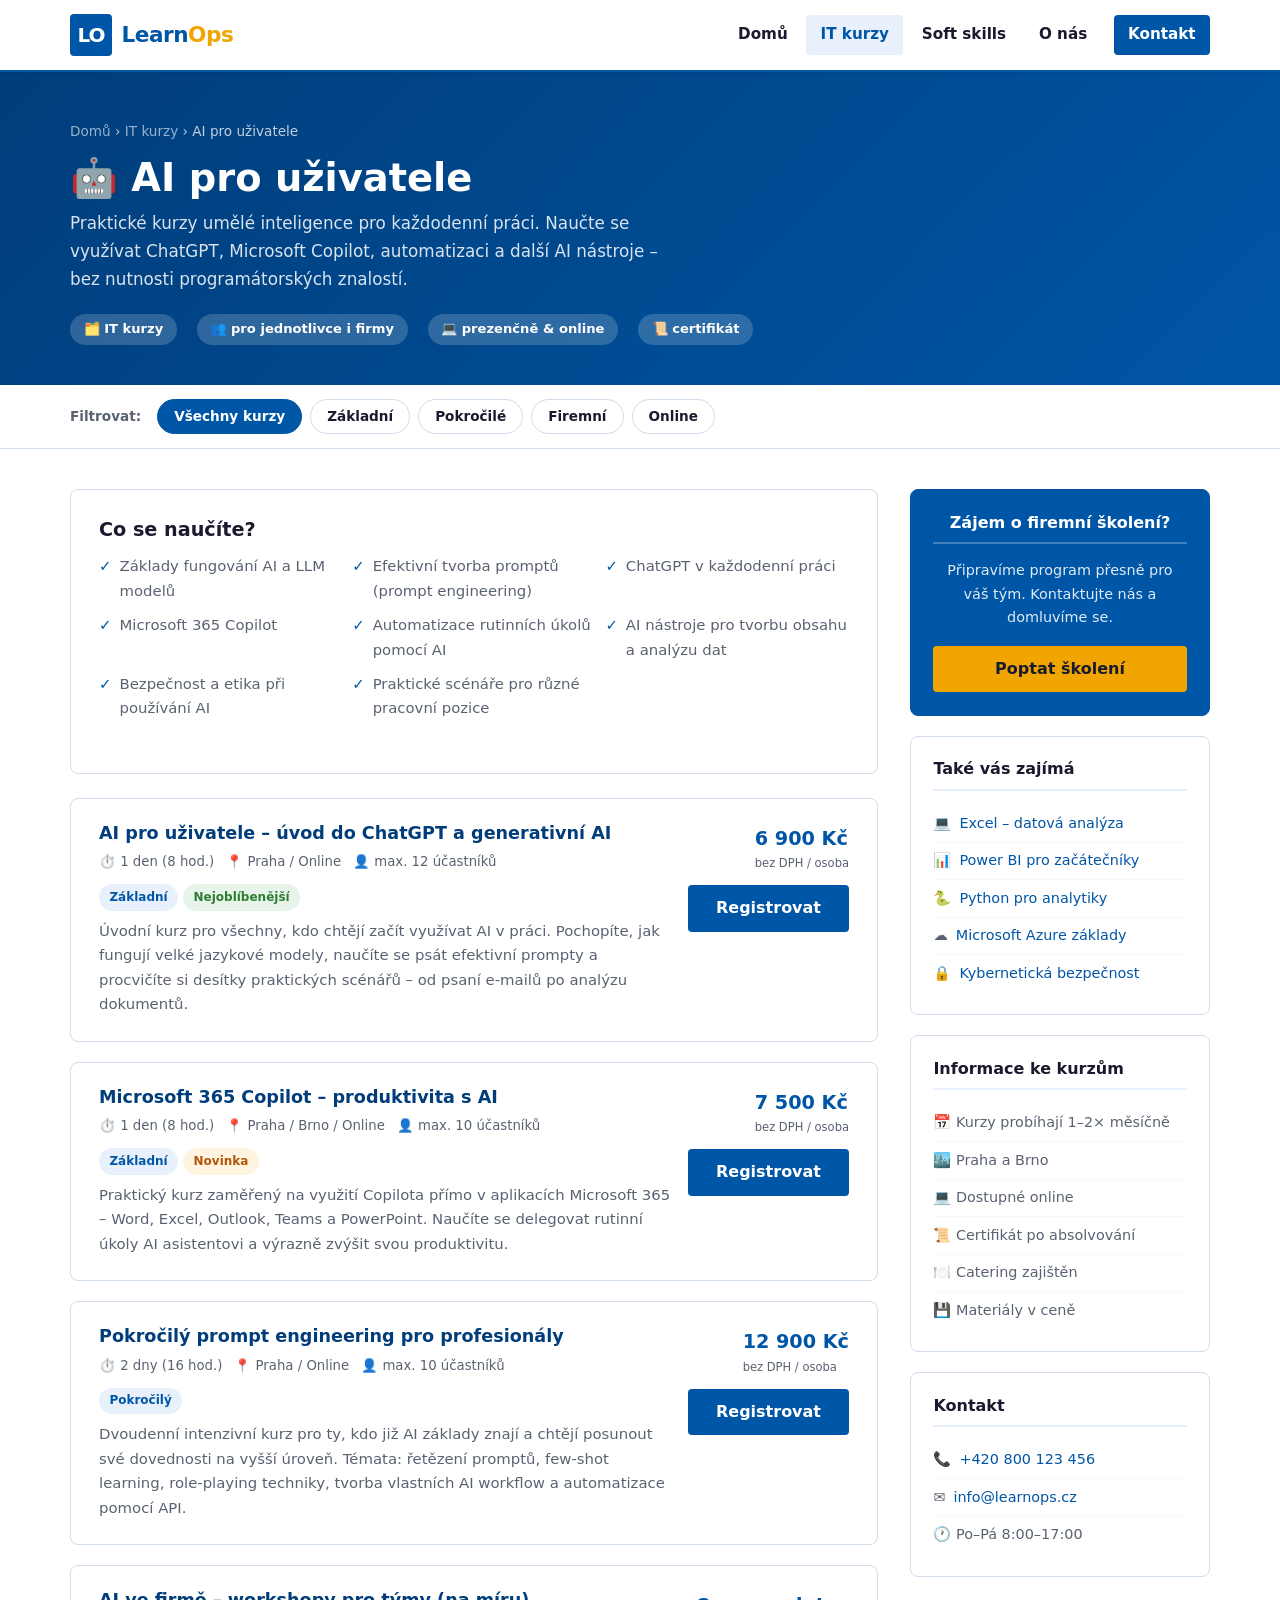
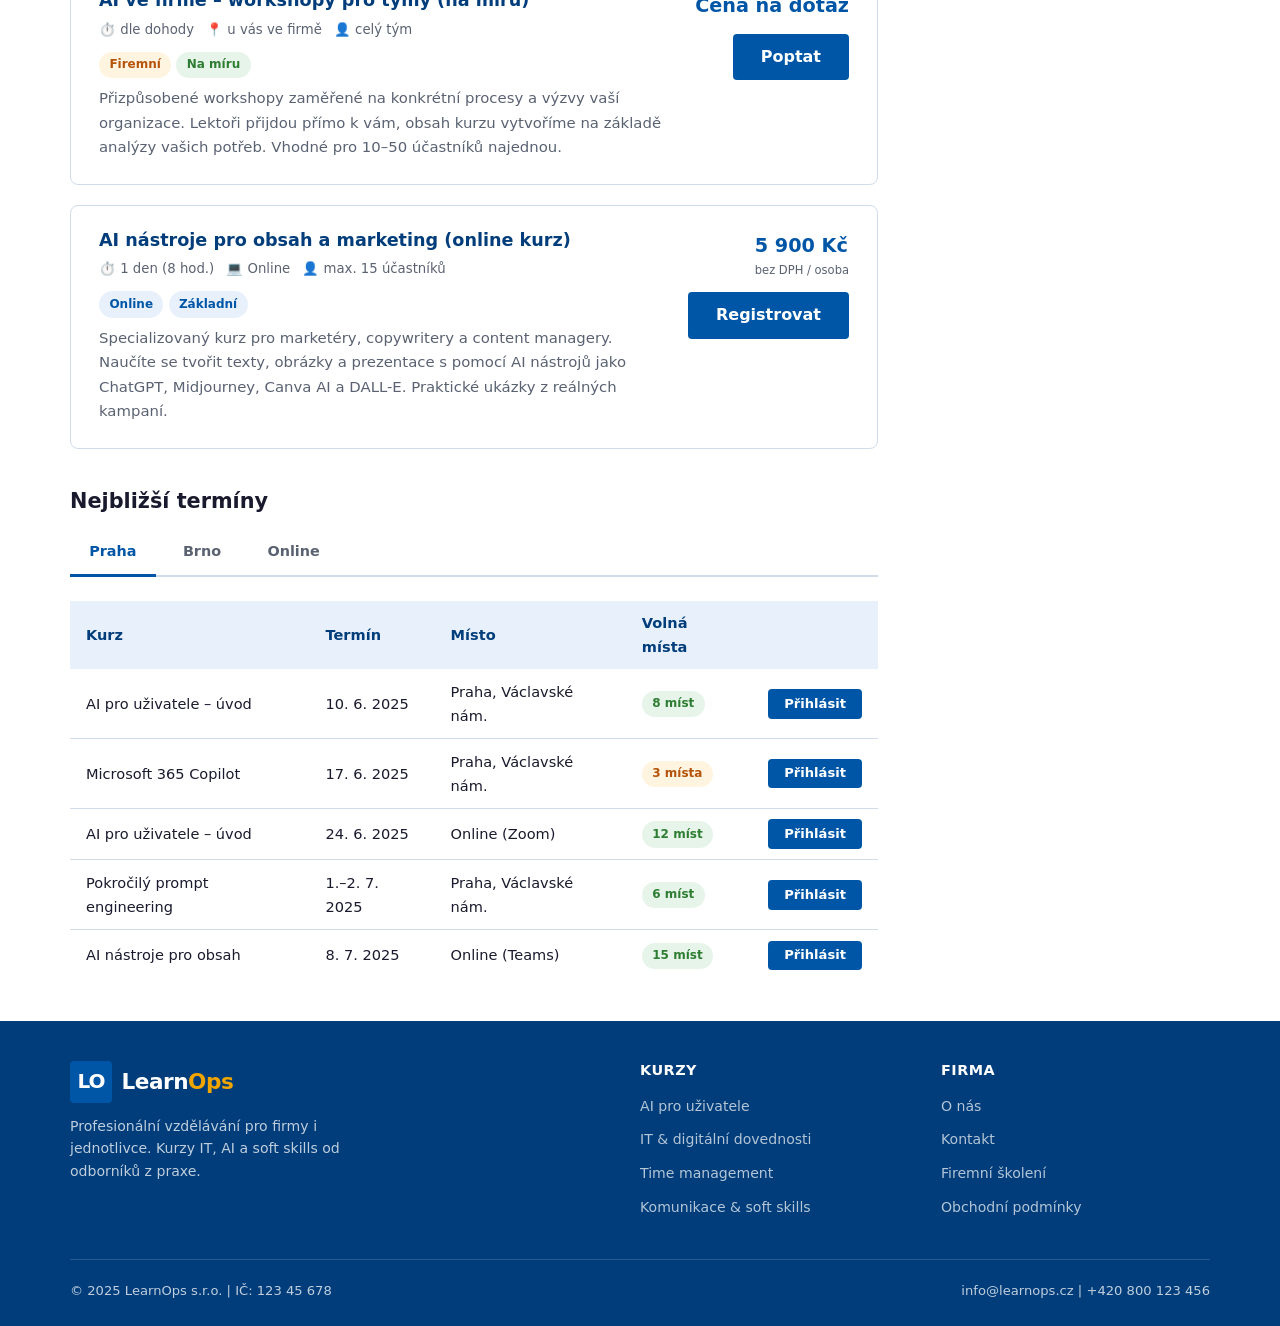
==== course-1.html @ 1cd73bb8 "uvodni_commit" ====
<!DOCTYPE html>
<html lang="cs">
<head>
  <meta charset="UTF-8" />
  <meta name="viewport" content="width=device-width, initial-scale=1.0" />
  <meta name="description" content="Kurzy AI pro uživatele – naučte se využívat umělou inteligenci v praxi. ChatGPT, Copilot, automatizace. LearnOps vzdělávací agentura." />
  <title>AI pro uživatele – IT kurzy | LearnOps</title>
  <link rel="stylesheet" href="styles.css" />
</head>
<body>

  <!-- ===== HEADER ===== -->
  <header class="site-header">
    <div class="container header-inner">
      <a href="index.html" class="logo">
        <div class="logo__mark">LO</div>
        <span class="logo__text">Learn<span>Ops</span></span>
      </a>
      <nav class="site-nav" aria-label="Hlavní navigace">
        <ul>
          <li><a href="index.html">Domů</a></li>
          <li><a href="course-1.html" class="active">IT kurzy</a></li>
          <li><a href="course-2.html">Soft skills</a></li>
          <li><a href="index.html#o-nas">O nás</a></li>
          <li><a href="index.html#kontakt" class="nav-cta">Kontakt</a></li>
        </ul>
      </nav>
    </div>
  </header>

  <main>

    <!-- ===== PAGE HEADER ===== -->
    <div class="page-header">
      <div class="container">
        <div class="page-header__breadcrumb">
          <a href="index.html">Domů</a> › <a href="course-1.html">IT kurzy</a> › AI pro uživatele
        </div>
        <h1>🤖 AI pro uživatele</h1>
        <p>
          Praktické kurzy umělé inteligence pro každodenní práci. Naučte se využívat
          ChatGPT, Microsoft Copilot, automatizaci a další AI nástroje – bez nutnosti
          programátorských znalostí.
        </p>
        <div class="page-header__meta">
          <span class="badge">🗂️ IT kurzy</span>
          <span class="badge">👥 pro jednotlivce i firmy</span>
          <span class="badge">💻 prezenčně &amp; online</span>
          <span class="badge">📜 certifikát</span>
        </div>
      </div>
    </div>

    <!-- ===== FILTER BAR ===== -->
    <nav class="filter-bar" aria-label="Filtrování kurzů">
      <div class="container filter-bar__inner">
        <span class="filter-label">Filtrovat:</span>
        <a href="#vsechny" class="filter-btn active">Všechny kurzy</a>
        <a href="#zakladni" class="filter-btn">Základní</a>
        <a href="#pokrocile" class="filter-btn">Pokročilé</a>
        <a href="#firemni" class="filter-btn">Firemní</a>
        <a href="#online" class="filter-btn">Online</a>
      </div>
    </nav>

    <!-- ===== MAIN CONTENT ===== -->
    <div class="container">
      <div class="course-layout" id="vsechny">

        <!-- Course list -->
        <section aria-label="Seznam kurzů">

          <!-- Intro / objectives -->
          <div class="card" style="margin-bottom: 1.5rem;">
            <h2 style="font-size:1.2rem; margin-bottom:.75rem;">Co se naučíte?</h2>
            <ul class="objectives-list">
              <li>Základy fungování AI a LLM modelů</li>
              <li>Efektivní tvorba promptů (prompt engineering)</li>
              <li>ChatGPT v každodenní práci</li>
              <li>Microsoft 365 Copilot</li>
              <li>Automatizace rutinních úkolů pomocí AI</li>
              <li>AI nástroje pro tvorbu obsahu a analýzu dat</li>
              <li>Bezpečnost a etika při používání AI</li>
              <li>Praktické scénáře pro různé pracovní pozice</li>
            </ul>
          </div>

          <div class="course-list" id="zakladni">

            <!-- Course 1 -->
            <article class="course-card">
              <div class="course-card__body">
                <h3><a href="#">AI pro uživatele – úvod do ChatGPT a generativní AI</a></h3>
                <div class="course-card__meta">
                  <span>⏱️ 1 den (8 hod.)</span>
                  <span>📍 Praha / Online</span>
                  <span>👤 max. 12 účastníků</span>
                </div>
                <div style="margin-bottom:.5rem;">
                  <span class="tag tag--blue">Základní</span>
                  <span class="tag tag--green">Nejoblíbenější</span>
                </div>
                <p class="course-card__desc">
                  Úvodní kurz pro všechny, kdo chtějí začít využívat AI v práci. Pochopíte,
                  jak fungují velké jazykové modely, naučíte se psát efektivní prompty a
                  procvičíte si desítky praktických scénářů – od psaní e-mailů po analýzu dokumentů.
                </p>
              </div>
              <div class="course-card__aside">
                <div class="course-card__price">
                  6 900 Kč
                  <small>bez DPH / osoba</small>
                </div>
                <a href="index.html#kontakt" class="btn btn--blue">Registrovat</a>
              </div>
            </article>

            <!-- Course 2 -->
            <article class="course-card">
              <div class="course-card__body">
                <h3><a href="#">Microsoft 365 Copilot – produktivita s AI</a></h3>
                <div class="course-card__meta">
                  <span>⏱️ 1 den (8 hod.)</span>
                  <span>📍 Praha / Brno / Online</span>
                  <span>👤 max. 10 účastníků</span>
                </div>
                <div style="margin-bottom:.5rem;">
                  <span class="tag tag--blue">Základní</span>
                  <span class="tag tag--orange">Novinka</span>
                </div>
                <p class="course-card__desc">
                  Praktický kurz zaměřený na využití Copilota přímo v aplikacích Microsoft 365 –
                  Word, Excel, Outlook, Teams a PowerPoint. Naučíte se delegovat rutinní úkoly
                  AI asistentovi a výrazně zvýšit svou produktivitu.
                </p>
              </div>
              <div class="course-card__aside">
                <div class="course-card__price">
                  7 500 Kč
                  <small>bez DPH / osoba</small>
                </div>
                <a href="index.html#kontakt" class="btn btn--blue">Registrovat</a>
              </div>
            </article>

            <!-- Course 3 -->
            <article class="course-card" id="pokrocile">
              <div class="course-card__body">
                <h3><a href="#">Pokročilý prompt engineering pro profesionály</a></h3>
                <div class="course-card__meta">
                  <span>⏱️ 2 dny (16 hod.)</span>
                  <span>📍 Praha / Online</span>
                  <span>👤 max. 10 účastníků</span>
                </div>
                <div style="margin-bottom:.5rem;">
                  <span class="tag tag--blue">Pokročilý</span>
                </div>
                <p class="course-card__desc">
                  Dvoudenní intenzivní kurz pro ty, kdo již AI základy znají a chtějí posunout
                  své dovednosti na vyšší úroveň. Témata: řetězení promptů, few-shot learning,
                  role-playing techniky, tvorba vlastních AI workflow a automatizace pomocí API.
                </p>
              </div>
              <div class="course-card__aside">
                <div class="course-card__price">
                  12 900 Kč
                  <small>bez DPH / osoba</small>
                </div>
                <a href="index.html#kontakt" class="btn btn--blue">Registrovat</a>
              </div>
            </article>

            <!-- Course 4 -->
            <article class="course-card" id="firemni">
              <div class="course-card__body">
                <h3><a href="#">AI ve firmě – workshopy pro týmy (na míru)</a></h3>
                <div class="course-card__meta">
                  <span>⏱️ dle dohody</span>
                  <span>📍 u vás ve firmě</span>
                  <span>👤 celý tým</span>
                </div>
                <div style="margin-bottom:.5rem;">
                  <span class="tag tag--orange">Firemní</span>
                  <span class="tag tag--green">Na míru</span>
                </div>
                <p class="course-card__desc">
                  Přizpůsobené workshopy zaměřené na konkrétní procesy a výzvy vaší organizace.
                  Lektoři přijdou přímo k vám, obsah kurzu vytvoříme na základě analýzy vašich
                  potřeb. Vhodné pro 10–50 účastníků najednou.
                </p>
              </div>
              <div class="course-card__aside">
                <div class="course-card__price">
                  Cena na dotaz</div>
                <a href="index.html#kontakt" class="btn btn--blue">Poptat</a>
              </div>
            </article>

            <!-- Course 5 -->
            <article class="course-card" id="online">
              <div class="course-card__body">
                <h3><a href="#">AI nástroje pro obsah a marketing (online kurz)</a></h3>
                <div class="course-card__meta">
                  <span>⏱️ 1 den (8 hod.)</span>
                  <span>💻 Online</span>
                  <span>👤 max. 15 účastníků</span>
                </div>
                <div style="margin-bottom:.5rem;">
                  <span class="tag tag--blue">Online</span>
                  <span class="tag tag--blue">Základní</span>
                </div>
                <p class="course-card__desc">
                  Specializovaný kurz pro marketéry, copywritery a content managery. Naučíte se
                  tvořit texty, obrázky a prezentace s pomocí AI nástrojů jako ChatGPT, Midjourney,
                  Canva AI a DALL-E. Praktické ukázky z reálných kampaní.
                </p>
              </div>
              <div class="course-card__aside">
                <div class="course-card__price">
                  5 900 Kč
                  <small>bez DPH / osoba</small>
                </div>
                <a href="index.html#kontakt" class="btn btn--blue">Registrovat</a>
              </div>
            </article>

          </div><!-- /.course-list -->

          <!-- Upcoming dates -->
          <section style="margin-top: 2.5rem;">
            <h2 style="font-size:1.3rem; margin-bottom:1rem;">Nejbližší termíny</h2>
            <div class="detail-tabs">
              <div class="detail-tab active">Praha</div>
              <div class="detail-tab">Brno</div>
              <div class="detail-tab">Online</div>
            </div>
            <table class="dates-table">
              <thead>
                <tr>
                  <th>Kurz</th>
                  <th>Termín</th>
                  <th>Místo</th>
                  <th>Volná místa</th>
                  <th></th>
                </tr>
              </thead>
              <tbody>
                <tr>
                  <td>AI pro uživatele – úvod</td>
                  <td>10. 6. 2025</td>
                  <td>Praha, Václavské nám.</td>
                  <td><span class="tag tag--green">8 míst</span></td>
                  <td><a href="index.html#kontakt" class="btn btn--blue">Přihlásit</a></td>
                </tr>
                <tr>
                  <td>Microsoft 365 Copilot</td>
                  <td>17. 6. 2025</td>
                  <td>Praha, Václavské nám.</td>
                  <td><span class="tag tag--orange">3 místa</span></td>
                  <td><a href="index.html#kontakt" class="btn btn--blue">Přihlásit</a></td>
                </tr>
                <tr>
                  <td>AI pro uživatele – úvod</td>
                  <td>24. 6. 2025</td>
                  <td>Online (Zoom)</td>
                  <td><span class="tag tag--green">12 míst</span></td>
                  <td><a href="index.html#kontakt" class="btn btn--blue">Přihlásit</a></td>
                </tr>
                <tr>
                  <td>Pokročilý prompt engineering</td>
                  <td>1.–2. 7. 2025</td>
                  <td>Praha, Václavské nám.</td>
                  <td><span class="tag tag--green">6 míst</span></td>
                  <td><a href="index.html#kontakt" class="btn btn--blue">Přihlásit</a></td>
                </tr>
                <tr>
                  <td>AI nástroje pro obsah</td>
                  <td>8. 7. 2025</td>
                  <td>Online (Teams)</td>
                  <td><span class="tag tag--green">15 míst</span></td>
                  <td><a href="index.html#kontakt" class="btn btn--blue">Přihlásit</a></td>
                </tr>
              </tbody>
            </table>
          </section>

        </section><!-- /.course-list container -->

        <!-- Sidebar -->
        <aside class="sidebar" aria-label="Postranní panel">

          <div class="sidebar-box sidebar-box--cta">
            <h3>Zájem o firemní školení?</h3>
            <p>Připravíme program přesně pro váš tým. Kontaktujte nás a domluvíme se.</p>
            <a href="index.html#kontakt" class="btn">Poptat školení</a>
          </div>

          <div class="sidebar-box">
            <h3>Také vás zajímá</h3>
            <ul>
              <li>💻 <a href="#">Excel – datová analýza</a></li>
              <li>📊 <a href="#">Power BI pro začátečníky</a></li>
              <li>🐍 <a href="#">Python pro analytiky</a></li>
              <li>☁️ <a href="#">Microsoft Azure základy</a></li>
              <li>🔒 <a href="#">Kybernetická bezpečnost</a></li>
            </ul>
          </div>

          <div class="sidebar-box">
            <h3>Informace ke kurzům</h3>
            <ul>
              <li>📅 Kurzy probíhají 1–2× měsíčně</li>
              <li>🏙️ Praha a Brno</li>
              <li>💻 Dostupné online</li>
              <li>📜 Certifikát po absolvování</li>
              <li>🍽️ Catering zajištěn</li>
              <li>💾 Materiály v ceně</li>
            </ul>
          </div>

          <div class="sidebar-box">
            <h3>Kontakt</h3>
            <ul>
              <li>📞 <a href="tel:+420800123456">+420 800 123 456</a></li>
              <li>✉️ <a href="mailto:info@learnops.cz">info@learnops.cz</a></li>
              <li>🕐 Po–Pá 8:00–17:00</li>
            </ul>
          </div>

        </aside>

      </div><!-- /.course-layout -->
    </div><!-- /.container -->

  </main>

  <!-- ===== FOOTER ===== -->
  <footer class="site-footer">
    <div class="container">
      <div class="footer-grid">
        <div class="footer-brand">
          <a href="index.html" class="logo">
            <div class="logo__mark">LO</div>
            <span class="logo__text">Learn<span>Ops</span></span>
          </a>
          <p>Profesionální vzdělávání pro firmy i jednotlivce. Kurzy IT, AI a soft skills od odborníků z praxe.</p>
        </div>
        <div class="footer-col">
          <h4>Kurzy</h4>
          <ul>
            <li><a href="course-1.html">AI pro uživatele</a></li>
            <li><a href="course-1.html">IT &amp; digitální dovednosti</a></li>
            <li><a href="course-2.html">Time management</a></li>
            <li><a href="course-2.html">Komunikace &amp; soft skills</a></li>
          </ul>
        </div>
        <div class="footer-col">
          <h4>Firma</h4>
          <ul>
            <li><a href="index.html#o-nas">O nás</a></li>
            <li><a href="index.html#kontakt">Kontakt</a></li>
            <li><a href="#">Firemní školení</a></li>
            <li><a href="#">Obchodní podmínky</a></li>
          </ul>
        </div>
      </div>
      <div class="footer-bottom">
        <span>© 2025 LearnOps s.r.o. | IČ: 123 45 678</span>
        <span>info@learnops.cz | +420 800 123 456</span>
      </div>
    </div>
  </footer>

</body>
</html>
---- styles.css ----
/* ============================================================
   LearnOps – Vzdělávací agentura
   Shared stylesheet for all pages
   ============================================================ */

/* --- Custom properties --- */
:root {
  --color-primary:     #0056a6;
  --color-primary-dk:  #003d7a;
  --color-primary-lt:  #e8f1fb;
  --color-accent:      #f0a500;
  --color-text:        #1a1a2e;
  --color-text-muted:  #5a6272;
  --color-bg:          #ffffff;
  --color-bg-alt:      #f4f7fc;
  --color-border:      #d0dcea;
  --color-white:       #ffffff;

  --font-sans: 'Segoe UI', system-ui, -apple-system, Arial, sans-serif;

  --radius-sm:  4px;
  --radius-md:  8px;
  --radius-lg:  16px;

  --shadow-sm: 0 1px 4px rgba(0,0,0,.08);
  --shadow-md: 0 4px 16px rgba(0,0,0,.12);
  --shadow-lg: 0 8px 32px rgba(0,0,0,.14);

  --container: 1180px;
  --gap: 2rem;
}

/* --- Reset & base --- */
*, *::before, *::after { box-sizing: border-box; margin: 0; padding: 0; }

html { scroll-behavior: smooth; }

body {
  font-family: var(--font-sans);
  font-size: 1rem;
  line-height: 1.65;
  color: var(--color-text);
  background: var(--color-bg);
}

img { display: block; max-width: 100%; height: auto; }

a { color: var(--color-primary); text-decoration: none; }
a:hover { text-decoration: underline; }

ul { list-style: none; }

h1, h2, h3, h4 {
  line-height: 1.25;
  font-weight: 700;
  color: var(--color-text);
}

/* --- Layout helpers --- */
.container {
  width: 100%;
  max-width: var(--container);
  margin-inline: auto;
  padding-inline: 1.25rem;
}

.section { padding-block: 4rem; }
.section--alt { background: var(--color-bg-alt); }

/* ============================================================
   HEADER & NAV
   ============================================================ */
.site-header {
  background: var(--color-white);
  border-bottom: 2px solid var(--color-primary);
  position: sticky;
  top: 0;
  z-index: 100;
  box-shadow: var(--shadow-sm);
}

.header-inner {
  display: flex;
  align-items: center;
  justify-content: space-between;
  padding-block: 0.875rem;
}

.logo {
  display: flex;
  align-items: center;
  gap: 0.6rem;
  text-decoration: none;
}

.logo__mark {
  width: 42px;
  height: 42px;
  background: var(--color-primary);
  border-radius: var(--radius-sm);
  display: flex;
  align-items: center;
  justify-content: center;
  color: var(--color-white);
  font-size: 1.25rem;
  font-weight: 800;
  letter-spacing: -1px;
  flex-shrink: 0;
}

.logo__text {
  font-size: 1.35rem;
  font-weight: 800;
  color: var(--color-primary);
  letter-spacing: -0.5px;
}

.logo__text span {
  color: var(--color-accent);
}

.site-nav ul {
  display: flex;
  gap: 0.25rem;
  align-items: center;
}

.site-nav a {
  display: block;
  padding: 0.45rem 0.9rem;
  border-radius: var(--radius-sm);
  font-weight: 600;
  font-size: 0.95rem;
  color: var(--color-text);
  transition: background 0.2s, color 0.2s;
}

.site-nav a:hover,
.site-nav a.active {
  background: var(--color-primary-lt);
  color: var(--color-primary);
  text-decoration: none;
}

.site-nav a.nav-cta {
  background: var(--color-primary);
  color: var(--color-white);
  margin-left: 0.5rem;
}

.site-nav a.nav-cta:hover {
  background: var(--color-primary-dk);
  color: var(--color-white);
}

/* ============================================================
   HERO
   ============================================================ */
.hero {
  background: linear-gradient(135deg, var(--color-primary-dk) 0%, var(--color-primary) 60%, #1a7fd4 100%);
  color: var(--color-white);
  padding-block: 5rem 4rem;
  position: relative;
  overflow: hidden;
}

.hero::after {
  content: '';
  position: absolute;
  right: -80px;
  bottom: -80px;
  width: 420px;
  height: 420px;
  border-radius: 50%;
  background: rgba(255,255,255,.06);
  pointer-events: none;
}

.hero::before {
  content: '';
  position: absolute;
  right: 80px;
  top: -60px;
  width: 260px;
  height: 260px;
  border-radius: 50%;
  background: rgba(255,255,255,.04);
  pointer-events: none;
}

.hero__content {
  position: relative;
  z-index: 1;
  max-width: 680px;
}

.hero__eyebrow {
  display: inline-block;
  background: rgba(255,255,255,.18);
  color: var(--color-white);
  font-size: 0.8rem;
  font-weight: 700;
  letter-spacing: 1.5px;
  text-transform: uppercase;
  padding: 0.3rem 0.8rem;
  border-radius: 999px;
  margin-bottom: 1.25rem;
}

.hero h1 {
  font-size: clamp(2rem, 4vw, 3rem);
  color: var(--color-white);
  margin-bottom: 1.1rem;
}

.hero p {
  font-size: 1.1rem;
  opacity: 0.88;
  margin-bottom: 2rem;
  max-width: 560px;
}

.btn {
  display: inline-block;
  padding: 0.75rem 1.75rem;
  border-radius: var(--radius-sm);
  font-weight: 700;
  font-size: 1rem;
  cursor: pointer;
  transition: all 0.2s;
  text-decoration: none;
  line-height: 1.4;
}

.btn--primary {
  background: var(--color-accent);
  color: #1a1a2e;
}

.btn--primary:hover {
  background: #d99200;
  text-decoration: none;
  color: #1a1a2e;
}

.btn--outline {
  background: transparent;
  color: var(--color-white);
  border: 2px solid rgba(255,255,255,.6);
  margin-left: 1rem;
}

.btn--outline:hover {
  background: rgba(255,255,255,.15);
  text-decoration: none;
  color: var(--color-white);
}

.btn--blue {
  background: var(--color-primary);
  color: var(--color-white);
}

.btn--blue:hover {
  background: var(--color-primary-dk);
  text-decoration: none;
  color: var(--color-white);
}

/* ============================================================
   STATS BAR
   ============================================================ */
.stats-bar {
  background: var(--color-white);
  border-bottom: 1px solid var(--color-border);
  padding-block: 1.5rem;
  box-shadow: var(--shadow-sm);
}

.stats-bar__grid {
  display: flex;
  flex-wrap: wrap;
  gap: 1rem;
  justify-content: space-around;
  align-items: center;
}

.stat {
  text-align: center;
  padding: 0.5rem 1rem;
}

.stat__number {
  font-size: 2rem;
  font-weight: 800;
  color: var(--color-primary);
  line-height: 1;
}

.stat__label {
  font-size: 0.82rem;
  color: var(--color-text-muted);
  margin-top: 0.2rem;
  font-weight: 500;
}

/* ============================================================
   SECTION HEADINGS
   ============================================================ */
.section-heading {
  text-align: center;
  margin-bottom: 2.5rem;
}

.section-heading h2 {
  font-size: clamp(1.5rem, 3vw, 2.1rem);
  margin-bottom: 0.6rem;
}

.section-heading p {
  color: var(--color-text-muted);
  max-width: 600px;
  margin-inline: auto;
}

.section-heading__line {
  width: 50px;
  height: 4px;
  background: var(--color-accent);
  border-radius: 2px;
  margin: 0.75rem auto 0;
}

/* ============================================================
   COURSE CATEGORY CARDS (homepage)
   ============================================================ */
.cards-grid {
  display: grid;
  grid-template-columns: repeat(auto-fit, minmax(280px, 1fr));
  gap: 1.5rem;
}

.card {
  background: var(--color-white);
  border: 1px solid var(--color-border);
  border-radius: var(--radius-md);
  padding: 1.75rem;
  transition: box-shadow 0.2s, transform 0.2s;
  display: flex;
  flex-direction: column;
}

.card:hover {
  box-shadow: var(--shadow-md);
  transform: translateY(-3px);
}

.card__icon {
  width: 52px;
  height: 52px;
  border-radius: var(--radius-sm);
  background: var(--color-primary-lt);
  display: flex;
  align-items: center;
  justify-content: center;
  font-size: 1.6rem;
  margin-bottom: 1.1rem;
}

.card__icon--green { background: #e6f4ea; }
.card__icon--orange { background: #fff4e0; }
.card__icon--purple { background: #f0eaff; }

.card h3 {
  font-size: 1.1rem;
  margin-bottom: 0.5rem;
}

.card p {
  color: var(--color-text-muted);
  font-size: 0.93rem;
  flex: 1;
  margin-bottom: 1.25rem;
}

.card__link {
  font-weight: 700;
  font-size: 0.9rem;
  color: var(--color-primary);
  display: inline-flex;
  align-items: center;
  gap: 0.35rem;
}

.card__link:hover { text-decoration: none; gap: 0.6rem; }

/* ============================================================
   ABOUT / USP STRIP
   ============================================================ */
.usp-grid {
  display: grid;
  grid-template-columns: repeat(auto-fit, minmax(200px, 1fr));
  gap: 1.5rem;
}

.usp-item {
  display: flex;
  gap: 1rem;
  align-items: flex-start;
}

.usp-item__icon {
  font-size: 1.8rem;
  flex-shrink: 0;
  margin-top: 0.15rem;
}

.usp-item h3 {
  font-size: 1rem;
  margin-bottom: 0.25rem;
}

.usp-item p {
  font-size: 0.88rem;
  color: var(--color-text-muted);
}

/* ============================================================
   TESTIMONIAL
   ============================================================ */
.testimonial-grid {
  display: grid;
  grid-template-columns: repeat(auto-fit, minmax(280px, 1fr));
  gap: 1.5rem;
}

.testimonial {
  background: var(--color-white);
  border-left: 4px solid var(--color-primary);
  border-radius: var(--radius-md);
  padding: 1.5rem 1.75rem;
  box-shadow: var(--shadow-sm);
}

.testimonial p { font-style: italic; color: var(--color-text-muted); margin-bottom: 1rem; }

.testimonial__author {
  font-weight: 700;
  font-size: 0.9rem;
  color: var(--color-primary);
}

/* ============================================================
   CONTACT SECTION
   ============================================================ */
.contact-grid {
  display: grid;
  grid-template-columns: 1fr 1fr;
  gap: 3rem;
  align-items: start;
}

.contact-info h2 { margin-bottom: 1rem; }
.contact-info p  { color: var(--color-text-muted); margin-bottom: 0.5rem; }

.contact-info__item {
  display: flex;
  gap: 0.75rem;
  align-items: flex-start;
  margin-bottom: 1rem;
}

.contact-info__item .icon {
  font-size: 1.2rem;
  flex-shrink: 0;
  margin-top: 0.1rem;
}

/* ============================================================
   FOOTER
   ============================================================ */
.site-footer {
  background: var(--color-primary-dk);
  color: rgba(255,255,255,.75);
  padding-block: 2.5rem 1.5rem;
}

.footer-grid {
  display: grid;
  grid-template-columns: 2fr 1fr 1fr;
  gap: 2rem;
  margin-bottom: 2rem;
}

.footer-brand .logo__text { color: var(--color-white); }
.footer-brand p {
  margin-top: 0.75rem;
  font-size: 0.88rem;
  max-width: 280px;
  line-height: 1.6;
}

.footer-col h4 {
  color: var(--color-white);
  font-size: 0.9rem;
  letter-spacing: 0.5px;
  text-transform: uppercase;
  margin-bottom: 0.9rem;
}

.footer-col ul li { margin-bottom: 0.45rem; }
.footer-col ul li a {
  color: rgba(255,255,255,.7);
  font-size: 0.88rem;
}
.footer-col ul li a:hover { color: var(--color-white); text-decoration: none; }

.footer-bottom {
  border-top: 1px solid rgba(255,255,255,.15);
  padding-top: 1.25rem;
  display: flex;
  justify-content: space-between;
  align-items: center;
  font-size: 0.82rem;
  flex-wrap: wrap;
  gap: 0.5rem;
}

/* ============================================================
   COURSE SUBPAGE – PAGE HEADER
   ============================================================ */
.page-header {
  background: linear-gradient(135deg, var(--color-primary-dk), var(--color-primary));
  color: var(--color-white);
  padding-block: 3rem 2.5rem;
}

.page-header__breadcrumb {
  font-size: 0.85rem;
  opacity: 0.75;
  margin-bottom: 0.75rem;
}

.page-header__breadcrumb a {
  color: rgba(255,255,255,.8);
}

.page-header__breadcrumb a:hover { color: var(--color-white); text-decoration: none; }

.page-header h1 {
  color: var(--color-white);
  font-size: clamp(1.6rem, 3vw, 2.4rem);
  margin-bottom: 0.5rem;
}

.page-header p {
  opacity: 0.85;
  max-width: 600px;
  font-size: 1.05rem;
}

.page-header__meta {
  display: flex;
  flex-wrap: wrap;
  gap: 1.25rem;
  margin-top: 1.25rem;
}

.badge {
  display: inline-flex;
  align-items: center;
  gap: 0.4rem;
  background: rgba(255,255,255,.18);
  color: var(--color-white);
  padding: 0.3rem 0.85rem;
  border-radius: 999px;
  font-size: 0.82rem;
  font-weight: 600;
}

/* ============================================================
   COURSE SUBPAGE – FILTERS
   ============================================================ */
.filter-bar {
  background: var(--color-white);
  border-bottom: 1px solid var(--color-border);
  padding-block: 0.875rem;
  position: sticky;
  top: 62px;
  z-index: 50;
}

.filter-bar__inner {
  display: flex;
  flex-wrap: wrap;
  gap: 0.5rem;
  align-items: center;
}

.filter-label {
  font-size: 0.85rem;
  font-weight: 700;
  color: var(--color-text-muted);
  margin-right: 0.5rem;
}

.filter-btn {
  padding: 0.35rem 1rem;
  border-radius: 999px;
  border: 1px solid var(--color-border);
  background: var(--color-white);
  color: var(--color-text);
  font-size: 0.85rem;
  font-weight: 600;
  cursor: pointer;
  transition: all 0.15s;
  text-decoration: none;
}

.filter-btn:hover,
.filter-btn.active {
  background: var(--color-primary);
  border-color: var(--color-primary);
  color: var(--color-white);
  text-decoration: none;
}

/* ============================================================
   COURSE SUBPAGE – COURSE LIST
   ============================================================ */
.course-layout {
  display: grid;
  grid-template-columns: 1fr 300px;
  gap: 2rem;
  align-items: start;
  padding-block: 2.5rem;
}

.course-list {
  display: flex;
  flex-direction: column;
  gap: 1.25rem;
}

.course-card {
  background: var(--color-white);
  border: 1px solid var(--color-border);
  border-radius: var(--radius-md);
  padding: 1.5rem 1.75rem;
  display: grid;
  grid-template-columns: 1fr auto;
  gap: 1rem;
  align-items: start;
  transition: box-shadow 0.2s;
}

.course-card:hover { box-shadow: var(--shadow-md); }

.course-card__body h3 {
  font-size: 1.1rem;
  margin-bottom: 0.4rem;
  color: var(--color-primary-dk);
}

.course-card__body h3 a {
  color: inherit;
}

.course-card__body h3 a:hover {
  text-decoration: underline;
}

.course-card__meta {
  display: flex;
  flex-wrap: wrap;
  gap: 0.75rem;
  font-size: 0.83rem;
  color: var(--color-text-muted);
  margin-bottom: 0.6rem;
}

.course-card__meta span {
  display: inline-flex;
  align-items: center;
  gap: 0.3rem;
}

.course-card__desc {
  font-size: 0.93rem;
  color: var(--color-text-muted);
}

.course-card__aside {
  display: flex;
  flex-direction: column;
  align-items: flex-end;
  gap: 0.75rem;
  min-width: 130px;
}

.course-card__price {
  font-size: 1.2rem;
  font-weight: 800;
  color: var(--color-primary);
  white-space: nowrap;
}

.course-card__price small {
  display: block;
  font-size: 0.72rem;
  font-weight: 400;
  color: var(--color-text-muted);
}

.tag {
  display: inline-block;
  padding: 0.2rem 0.65rem;
  border-radius: 999px;
  font-size: 0.75rem;
  font-weight: 600;
}

.tag--blue   { background: var(--color-primary-lt); color: var(--color-primary); }
.tag--green  { background: #e6f4ea; color: #2e7d32; }
.tag--orange { background: #fff4e0; color: #b45309; }

/* ============================================================
   SIDEBAR
   ============================================================ */
.sidebar {
  display: flex;
  flex-direction: column;
  gap: 1.25rem;
  position: sticky;
  top: 110px;
}

.sidebar-box {
  background: var(--color-white);
  border: 1px solid var(--color-border);
  border-radius: var(--radius-md);
  padding: 1.4rem;
}

.sidebar-box h3 {
  font-size: 1rem;
  margin-bottom: 0.9rem;
  padding-bottom: 0.6rem;
  border-bottom: 2px solid var(--color-primary-lt);
}

.sidebar-box ul li {
  padding: 0.4rem 0;
  border-bottom: 1px solid var(--color-bg-alt);
  font-size: 0.9rem;
  color: var(--color-text-muted);
  display: flex;
  align-items: center;
  gap: 0.5rem;
}

.sidebar-box ul li:last-child { border-bottom: none; }

.sidebar-box--cta {
  background: var(--color-primary);
  color: var(--color-white);
  border-color: var(--color-primary);
  text-align: center;
}

.sidebar-box--cta h3 {
  color: var(--color-white);
  border-bottom-color: rgba(255,255,255,.25);
}

.sidebar-box--cta p {
  font-size: 0.9rem;
  opacity: 0.88;
  margin-bottom: 1rem;
}

.sidebar-box--cta .btn {
  width: 100%;
  text-align: center;
  background: var(--color-accent);
  color: #1a1a2e;
}

.sidebar-box--cta .btn:hover { background: #d99200; }

/* ============================================================
   COURSE DETAIL EXPAND (accordion-like static)
   ============================================================ */
.detail-tabs {
  margin-bottom: 1.5rem;
  display: flex;
  gap: 0.5rem;
  border-bottom: 2px solid var(--color-border);
  flex-wrap: wrap;
}

.detail-tab {
  padding: 0.6rem 1.2rem;
  font-weight: 600;
  font-size: 0.9rem;
  color: var(--color-text-muted);
  border-bottom: 3px solid transparent;
  margin-bottom: -2px;
  cursor: default;
}

.detail-tab.active {
  color: var(--color-primary);
  border-bottom-color: var(--color-primary);
}

.objectives-list {
  list-style: none;
  display: grid;
  grid-template-columns: repeat(auto-fit, minmax(220px, 1fr));
  gap: 0.6rem;
  margin-bottom: 1.5rem;
}

.objectives-list li {
  display: flex;
  align-items: flex-start;
  gap: 0.5rem;
  font-size: 0.93rem;
  color: var(--color-text-muted);
}

.objectives-list li::before {
  content: '✓';
  color: var(--color-primary);
  font-weight: 800;
  flex-shrink: 0;
}

/* ============================================================
   DATES TABLE
   ============================================================ */
.dates-table {
  width: 100%;
  border-collapse: collapse;
  font-size: 0.91rem;
  margin-top: 1rem;
}

.dates-table th {
  background: var(--color-primary-lt);
  color: var(--color-primary-dk);
  padding: 0.65rem 1rem;
  text-align: left;
  font-weight: 700;
}

.dates-table td {
  padding: 0.65rem 1rem;
  border-bottom: 1px solid var(--color-border);
  color: var(--color-text);
}

.dates-table tr:last-child td { border-bottom: none; }
.dates-table tr:hover td { background: var(--color-bg-alt); }

.dates-table td .btn {
  padding: 0.35rem 1rem;
  font-size: 0.82rem;
}

/* ============================================================
   RESPONSIVE
   ============================================================ */
@media (max-width: 900px) {
  .contact-grid { grid-template-columns: 1fr; }
  .footer-grid  { grid-template-columns: 1fr 1fr; }
  .course-layout { grid-template-columns: 1fr; }
  .sidebar { position: static; }
}

@media (max-width: 680px) {
  .header-inner { flex-direction: column; gap: 0.75rem; }
  .site-nav ul   { flex-wrap: wrap; justify-content: center; }
  .hero          { padding-block: 3rem 2.5rem; }
  .btn--outline  { margin-left: 0; margin-top: 0.5rem; }
  .hero p        { margin-bottom: 1.5rem; }
  .footer-grid   { grid-template-columns: 1fr; }
  .course-card   { grid-template-columns: 1fr; }
  .course-card__aside { align-items: flex-start; }
  .stats-bar__grid { justify-content: flex-start; }
}
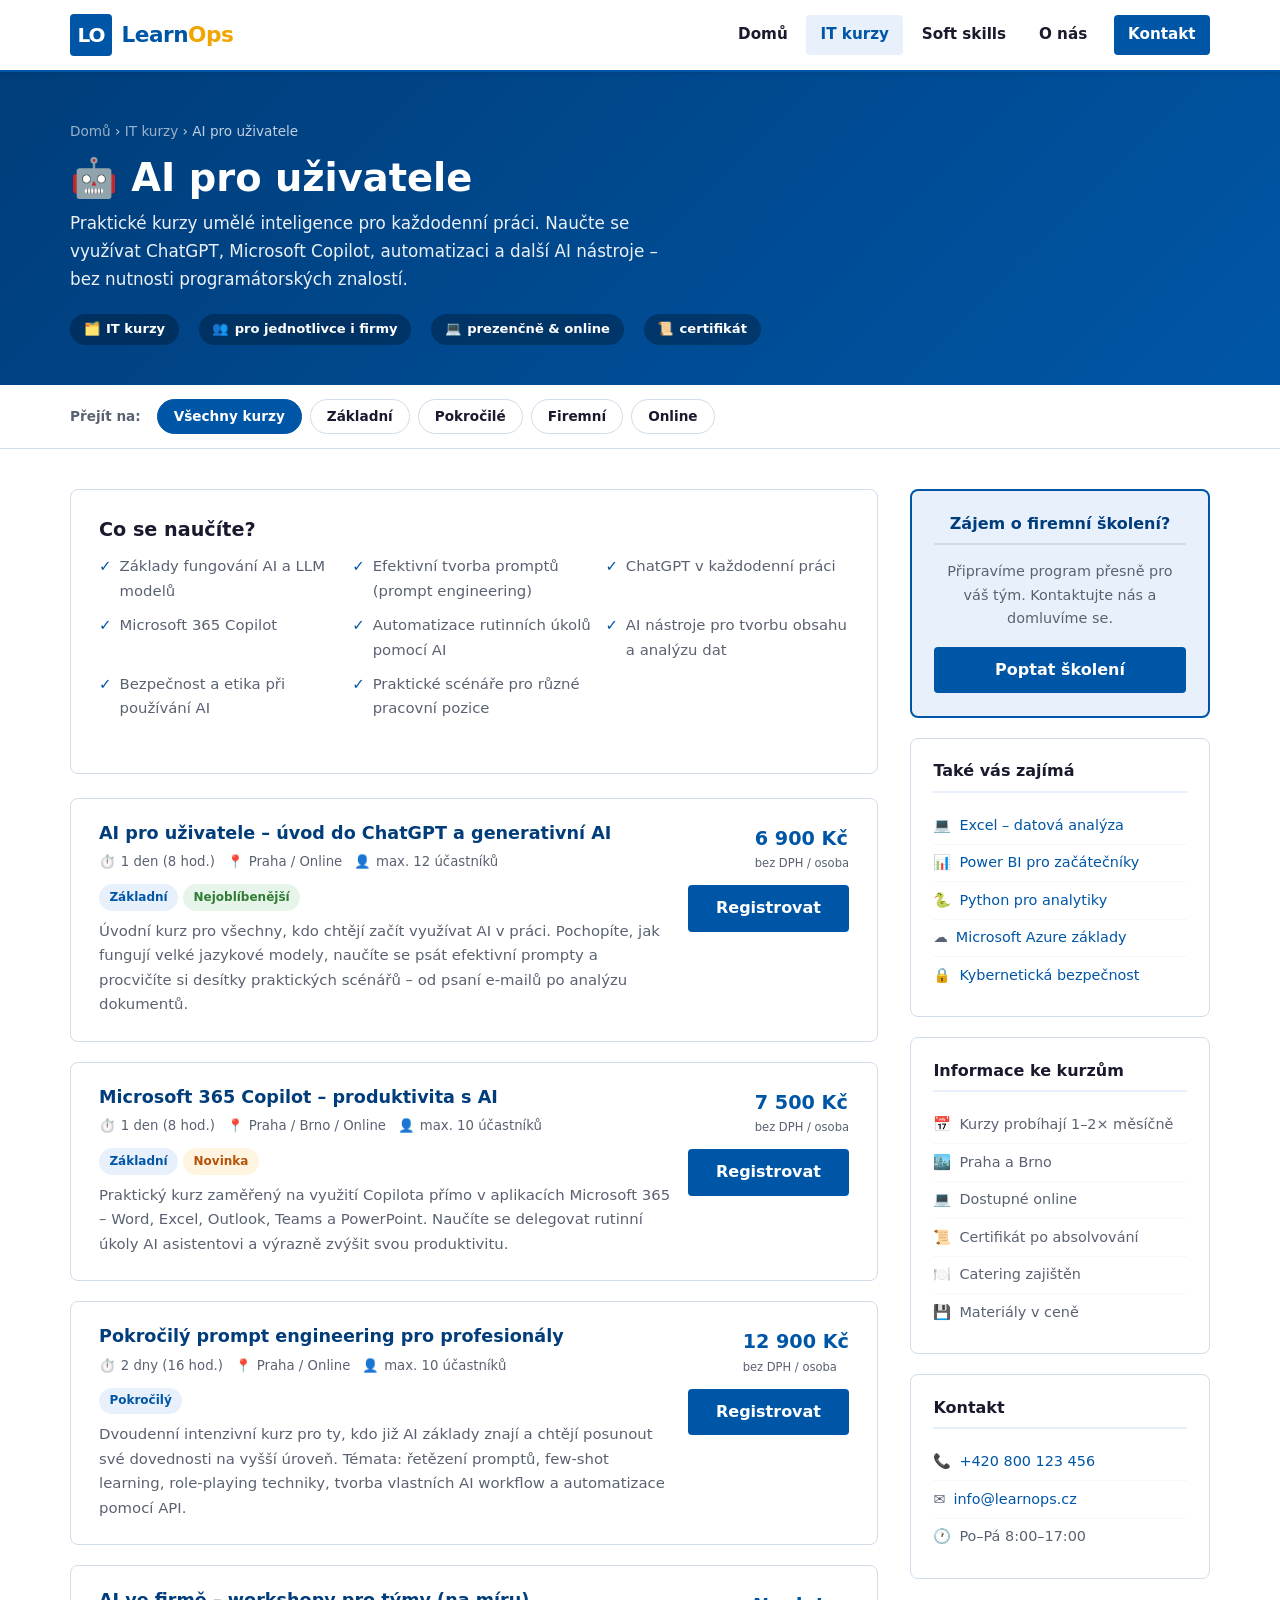
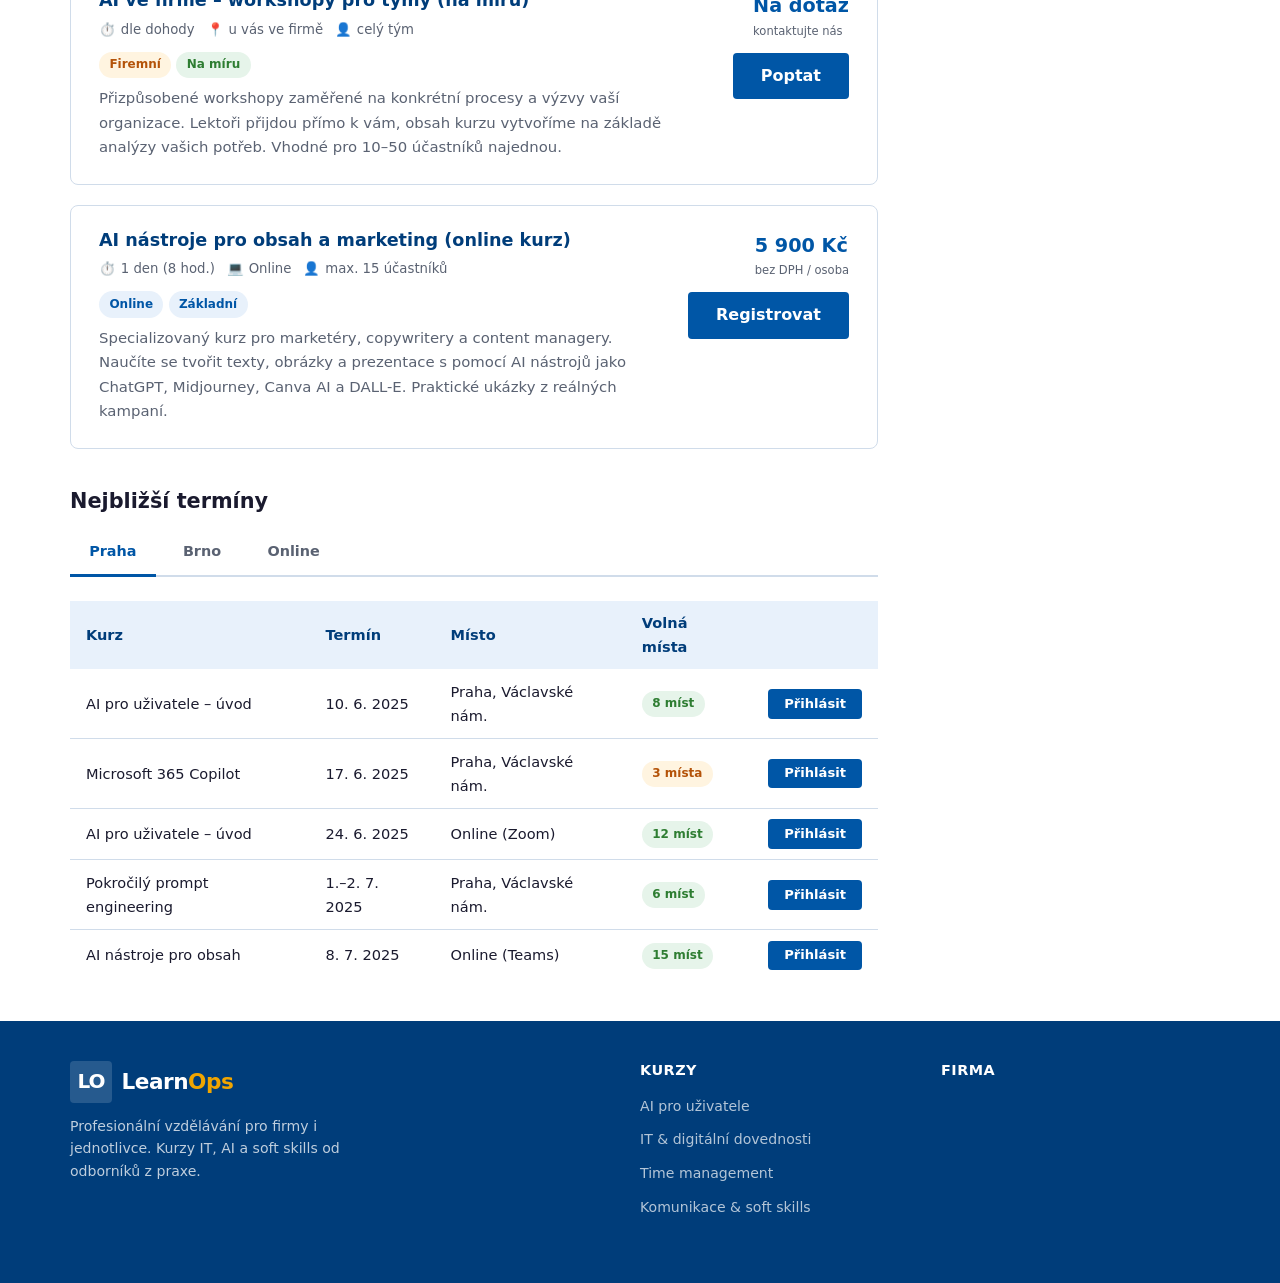
==== commit 33356940: "Improve accessibility: wrap decorative emojis in aria-hidden spans Co-Authored-By: Claude Sonnet 4.6" ====
--- a/course-1.html
+++ b/course-1.html
@@ -36,25 +36,25 @@
         <div class="page-header__breadcrumb">
           <a href="index.html">Domů</a> › <a href="course-1.html">IT kurzy</a> › AI pro uživatele
         </div>
-        <h1>🤖 AI pro uživatele</h1>
+        <h1><span aria-hidden="true">🤖</span> AI pro uživatele</h1>
         <p>
           Praktické kurzy umělé inteligence pro každodenní práci. Naučte se využívat
           ChatGPT, Microsoft Copilot, automatizaci a další AI nástroje – bez nutnosti
           programátorských znalostí.
         </p>
         <div class="page-header__meta">
-          <span class="badge">🗂️ IT kurzy</span>
-          <span class="badge">👥 pro jednotlivce i firmy</span>
-          <span class="badge">💻 prezenčně &amp; online</span>
-          <span class="badge">📜 certifikát</span>
+          <span class="badge"><span aria-hidden="true">🗂️</span> IT kurzy</span>
+          <span class="badge"><span aria-hidden="true">👥</span> pro jednotlivce i firmy</span>
+          <span class="badge"><span aria-hidden="true">💻</span> prezenčně &amp; online</span>
+          <span class="badge"><span aria-hidden="true">📜</span> certifikát</span>
         </div>
       </div>
     </div>
 
     <!-- ===== FILTER BAR ===== -->
-    <nav class="filter-bar" aria-label="Filtrování kurzů">
+    <nav class="filter-bar" aria-label="Přejít na sekci kurzů">
       <div class="container filter-bar__inner">
-        <span class="filter-label">Filtrovat:</span>
+        <span class="filter-label">Přejít na:</span>
         <a href="#vsechny" class="filter-btn active">Všechny kurzy</a>
         <a href="#zakladni" class="filter-btn">Základní</a>
         <a href="#pokrocile" class="filter-btn">Pokročilé</a>
@@ -92,9 +92,9 @@
               <div class="course-card__body">
                 <h3><a href="#">AI pro uživatele – úvod do ChatGPT a generativní AI</a></h3>
                 <div class="course-card__meta">
-                  <span>⏱️ 1 den (8 hod.)</span>
-                  <span>📍 Praha / Online</span>
-                  <span>👤 max. 12 účastníků</span>
+                  <span><span aria-hidden="true">⏱️</span> 1 den (8 hod.)</span>
+                  <span><span aria-hidden="true">📍</span> Praha / Online</span>
+                  <span><span aria-hidden="true">👤</span> max. 12 účastníků</span>
                 </div>
                 <div style="margin-bottom:.5rem;">
                   <span class="tag tag--blue">Základní</span>
@@ -120,9 +120,9 @@
               <div class="course-card__body">
                 <h3><a href="#">Microsoft 365 Copilot – produktivita s AI</a></h3>
                 <div class="course-card__meta">
-                  <span>⏱️ 1 den (8 hod.)</span>
-                  <span>📍 Praha / Brno / Online</span>
-                  <span>👤 max. 10 účastníků</span>
+                  <span><span aria-hidden="true">⏱️</span> 1 den (8 hod.)</span>
+                  <span><span aria-hidden="true">📍</span> Praha / Brno / Online</span>
+                  <span><span aria-hidden="true">👤</span> max. 10 účastníků</span>
                 </div>
                 <div style="margin-bottom:.5rem;">
                   <span class="tag tag--blue">Základní</span>
@@ -148,9 +148,9 @@
               <div class="course-card__body">
                 <h3><a href="#">Pokročilý prompt engineering pro profesionály</a></h3>
                 <div class="course-card__meta">
-                  <span>⏱️ 2 dny (16 hod.)</span>
-                  <span>📍 Praha / Online</span>
-                  <span>👤 max. 10 účastníků</span>
+                  <span><span aria-hidden="true">⏱️</span> 2 dny (16 hod.)</span>
+                  <span><span aria-hidden="true">📍</span> Praha / Online</span>
+                  <span><span aria-hidden="true">👤</span> max. 10 účastníků</span>
                 </div>
                 <div style="margin-bottom:.5rem;">
                   <span class="tag tag--blue">Pokročilý</span>
@@ -175,9 +175,9 @@
               <div class="course-card__body">
                 <h3><a href="#">AI ve firmě – workshopy pro týmy (na míru)</a></h3>
                 <div class="course-card__meta">
-                  <span>⏱️ dle dohody</span>
-                  <span>📍 u vás ve firmě</span>
-                  <span>👤 celý tým</span>
+                  <span><span aria-hidden="true">⏱️</span> dle dohody</span>
+                  <span><span aria-hidden="true">📍</span> u vás ve firmě</span>
+                  <span><span aria-hidden="true">👤</span> celý tým</span>
                 </div>
                 <div style="margin-bottom:.5rem;">
                   <span class="tag tag--orange">Firemní</span>
@@ -191,7 +191,9 @@
               </div>
               <div class="course-card__aside">
                 <div class="course-card__price">
-                  Cena na dotaz</div>
+                  Na dotaz
+                  <small>kontaktujte nás</small>
+                </div>
                 <a href="index.html#kontakt" class="btn btn--blue">Poptat</a>
               </div>
             </article>
@@ -201,9 +203,9 @@
               <div class="course-card__body">
                 <h3><a href="#">AI nástroje pro obsah a marketing (online kurz)</a></h3>
                 <div class="course-card__meta">
-                  <span>⏱️ 1 den (8 hod.)</span>
-                  <span>💻 Online</span>
-                  <span>👤 max. 15 účastníků</span>
+                  <span><span aria-hidden="true">⏱️</span> 1 den (8 hod.)</span>
+                  <span><span aria-hidden="true">💻</span> Online</span>
+                  <span><span aria-hidden="true">👤</span> max. 15 účastníků</span>
                 </div>
                 <div style="margin-bottom:.5rem;">
                   <span class="tag tag--blue">Online</span>
@@ -235,6 +237,7 @@
               <div class="detail-tab">Online</div>
             </div>
             <table class="dates-table">
+              <caption class="sr-only">Nejbližší termíny kurzů AI pro uživatele</caption>
               <thead>
                 <tr>
                   <th>Kurz</th>
@@ -250,35 +253,35 @@
                   <td>10. 6. 2025</td>
                   <td>Praha, Václavské nám.</td>
                   <td><span class="tag tag--green">8 míst</span></td>
-                  <td><a href="index.html#kontakt" class="btn btn--blue">Přihlásit</a></td>
+                  <td><a href="index.html#kontakt" class="btn btn--blue btn--sm">Přihlásit</a></td>
                 </tr>
                 <tr>
                   <td>Microsoft 365 Copilot</td>
                   <td>17. 6. 2025</td>
                   <td>Praha, Václavské nám.</td>
                   <td><span class="tag tag--orange">3 místa</span></td>
-                  <td><a href="index.html#kontakt" class="btn btn--blue">Přihlásit</a></td>
+                  <td><a href="index.html#kontakt" class="btn btn--blue btn--sm">Přihlásit</a></td>
                 </tr>
                 <tr>
                   <td>AI pro uživatele – úvod</td>
                   <td>24. 6. 2025</td>
                   <td>Online (Zoom)</td>
                   <td><span class="tag tag--green">12 míst</span></td>
-                  <td><a href="index.html#kontakt" class="btn btn--blue">Přihlásit</a></td>
+                  <td><a href="index.html#kontakt" class="btn btn--blue btn--sm">Přihlásit</a></td>
                 </tr>
                 <tr>
                   <td>Pokročilý prompt engineering</td>
                   <td>1.–2. 7. 2025</td>
                   <td>Praha, Václavské nám.</td>
                   <td><span class="tag tag--green">6 míst</span></td>
-                  <td><a href="index.html#kontakt" class="btn btn--blue">Přihlásit</a></td>
+                  <td><a href="index.html#kontakt" class="btn btn--blue btn--sm">Přihlásit</a></td>
                 </tr>
                 <tr>
                   <td>AI nástroje pro obsah</td>
                   <td>8. 7. 2025</td>
                   <td>Online (Teams)</td>
                   <td><span class="tag tag--green">15 míst</span></td>
-                  <td><a href="index.html#kontakt" class="btn btn--blue">Přihlásit</a></td>
+                  <td><a href="index.html#kontakt" class="btn btn--blue btn--sm">Přihlásit</a></td>
                 </tr>
               </tbody>
             </table>
@@ -298,32 +301,32 @@
           <div class="sidebar-box">
             <h3>Také vás zajímá</h3>
             <ul>
-              <li>💻 <a href="#">Excel – datová analýza</a></li>
-              <li>📊 <a href="#">Power BI pro začátečníky</a></li>
-              <li>🐍 <a href="#">Python pro analytiky</a></li>
-              <li>☁️ <a href="#">Microsoft Azure základy</a></li>
-              <li>🔒 <a href="#">Kybernetická bezpečnost</a></li>
+              <li><span aria-hidden="true">💻</span> <a href="#">Excel – datová analýza</a></li>
+              <li><span aria-hidden="true">📊</span> <a href="#">Power BI pro začátečníky</a></li>
+              <li><span aria-hidden="true">🐍</span> <a href="#">Python pro analytiky</a></li>
+              <li><span aria-hidden="true">☁️</span> <a href="#">Microsoft Azure základy</a></li>
+              <li><span aria-hidden="true">🔒</span> <a href="#">Kybernetická bezpečnost</a></li>
             </ul>
           </div>
 
           <div class="sidebar-box">
             <h3>Informace ke kurzům</h3>
             <ul>
-              <li>📅 Kurzy probíhají 1–2× měsíčně</li>
-              <li>🏙️ Praha a Brno</li>
-              <li>💻 Dostupné online</li>
-              <li>📜 Certifikát po absolvování</li>
-              <li>🍽️ Catering zajištěn</li>
-              <li>💾 Materiály v ceně</li>
+              <li><span aria-hidden="true">📅</span> Kurzy probíhají 1–2× měsíčně</li>
+              <li><span aria-hidden="true">🏙️</span> Praha a Brno</li>
+              <li><span aria-hidden="true">💻</span> Dostupné online</li>
+              <li><span aria-hidden="true">📜</span> Certifikát po absolvování</li>
+              <li><span aria-hidden="true">🍽️</span> Catering zajištěn</li>
+              <li><span aria-hidden="true">💾</span> Materiály v ceně</li>
             </ul>
           </div>
 
           <div class="sidebar-box">
             <h3>Kontakt</h3>
             <ul>
-              <li>📞 <a href="tel:+420800123456">+420 800 123 456</a></li>
-              <li>✉️ <a href="mailto:info@learnops.cz">info@learnops.cz</a></li>
-              <li>🕐 Po–Pá 8:00–17:00</li>
+              <li><span aria-hidden="true">📞</span> <a href="tel:+420800123456">+420 800 123 456</a></li>
+              <li><span aria-hidden="true">✉️</span> <a href="mailto:info@learnops.cz">info@learnops.cz</a></li>
+              <li><span aria-hidden="true">🕐</span> Po–Pá 8:00–17:00</li>
             </ul>
           </div>
 
@@ -357,19 +360,4 @@
         <div class="footer-col">
           <h4>Firma</h4>
           <ul>
-            <li><a href="index.html#o-nas">O nás</a></li>
-            <li><a href="index.html#kontakt">Kontakt</a></li>
-            <li><a href="#">Firemní školení</a></li>
-            <li><a href="#">Obchodní podmínky</a></li>
-          </ul>
-        </div>
-      </div>
-      <div class="footer-bottom">
-        <span>© 2025 LearnOps s.r.o. | IČ: 123 45 678</span>
-        <span>info@learnops.cz | +420 800 123 456</span>
-      </div>
-    </div>
-  </footer>
-
-</body>
-</html>
+            <li><a href=
--- a/styles.css
+++ b/styles.css
@@ -215,7 +215,7 @@
 
 .hero p {
   font-size: 1.1rem;
-  opacity: 0.88;
+  color: rgba(255,255,255,.92);
   margin-bottom: 2rem;
   max-width: 560px;
 }
@@ -554,7 +554,7 @@
 }
 
 .page-header p {
-  opacity: 0.85;
+  color: rgba(255,255,255,.92);
   max-width: 600px;
   font-size: 1.05rem;
 }
@@ -570,7 +570,7 @@
   display: inline-flex;
   align-items: center;
   gap: 0.4rem;
-  background: rgba(255,255,255,.18);
+  background: rgba(0,0,0,.28);
   color: var(--color-white);
   padding: 0.3rem 0.85rem;
   border-radius: 999px;
@@ -762,31 +762,31 @@
 .sidebar-box ul li:last-child { border-bottom: none; }
 
 .sidebar-box--cta {
-  background: var(--color-primary);
-  color: var(--color-white);
-  border-color: var(--color-primary);
+  background: var(--color-primary-lt);
+  color: var(--color-primary-dk);
+  border: 2px solid var(--color-primary);
   text-align: center;
 }
 
 .sidebar-box--cta h3 {
-  color: var(--color-white);
-  border-bottom-color: rgba(255,255,255,.25);
+  color: var(--color-primary-dk);
+  border-bottom-color: var(--color-border);
 }
 
 .sidebar-box--cta p {
   font-size: 0.9rem;
-  opacity: 0.88;
+  color: var(--color-text-muted);
   margin-bottom: 1rem;
 }
 
 .sidebar-box--cta .btn {
   width: 100%;
   text-align: center;
-  background: var(--color-accent);
-  color: #1a1a2e;
-}
-
-.sidebar-box--cta .btn:hover { background: #d99200; }
+  background: var(--color-primary);
+  color: var(--color-white);
+}
+
+.sidebar-box--cta .btn:hover { background: var(--color-primary-dk); color: var(--color-white); }
 
 /* ============================================================
    COURSE DETAIL EXPAND (accordion-like static)
@@ -864,9 +864,33 @@
 .dates-table tr:last-child td { border-bottom: none; }
 .dates-table tr:hover td { background: var(--color-bg-alt); }
 
-.dates-table td .btn {
+/* Use .btn--sm on table buttons — see UTILITY CLASSES */
+
+/* ============================================================
+   UTILITY CLASSES
+   ============================================================ */
+
+/* Visually hidden but accessible to screen readers */
+.sr-only {
+  position: absolute;
+  width: 1px;
+  height: 1px;
+  padding: 0;
+  margin: -1px;
+  overflow: hidden;
+  clip: rect(0,0,0,0);
+  white-space: nowrap;
+  border: 0;
+}
+
+.btn--sm {
   padding: 0.35rem 1rem;
   font-size: 0.82rem;
+}
+
+/* Footer logo mark ghost variant */
+.site-footer .logo__mark {
+  background: rgba(255,255,255,.15);
 }
 
 /* ============================================================
@@ -889,4 +913,6 @@
   .course-card   { grid-template-columns: 1fr; }
   .course-card__aside { align-items: flex-start; }
   .stats-bar__grid { justify-content: flex-start; }
-}
+  /* stacked header is ~118px tall at mobile */
+  .filter-bar { top: 118px; }
+}
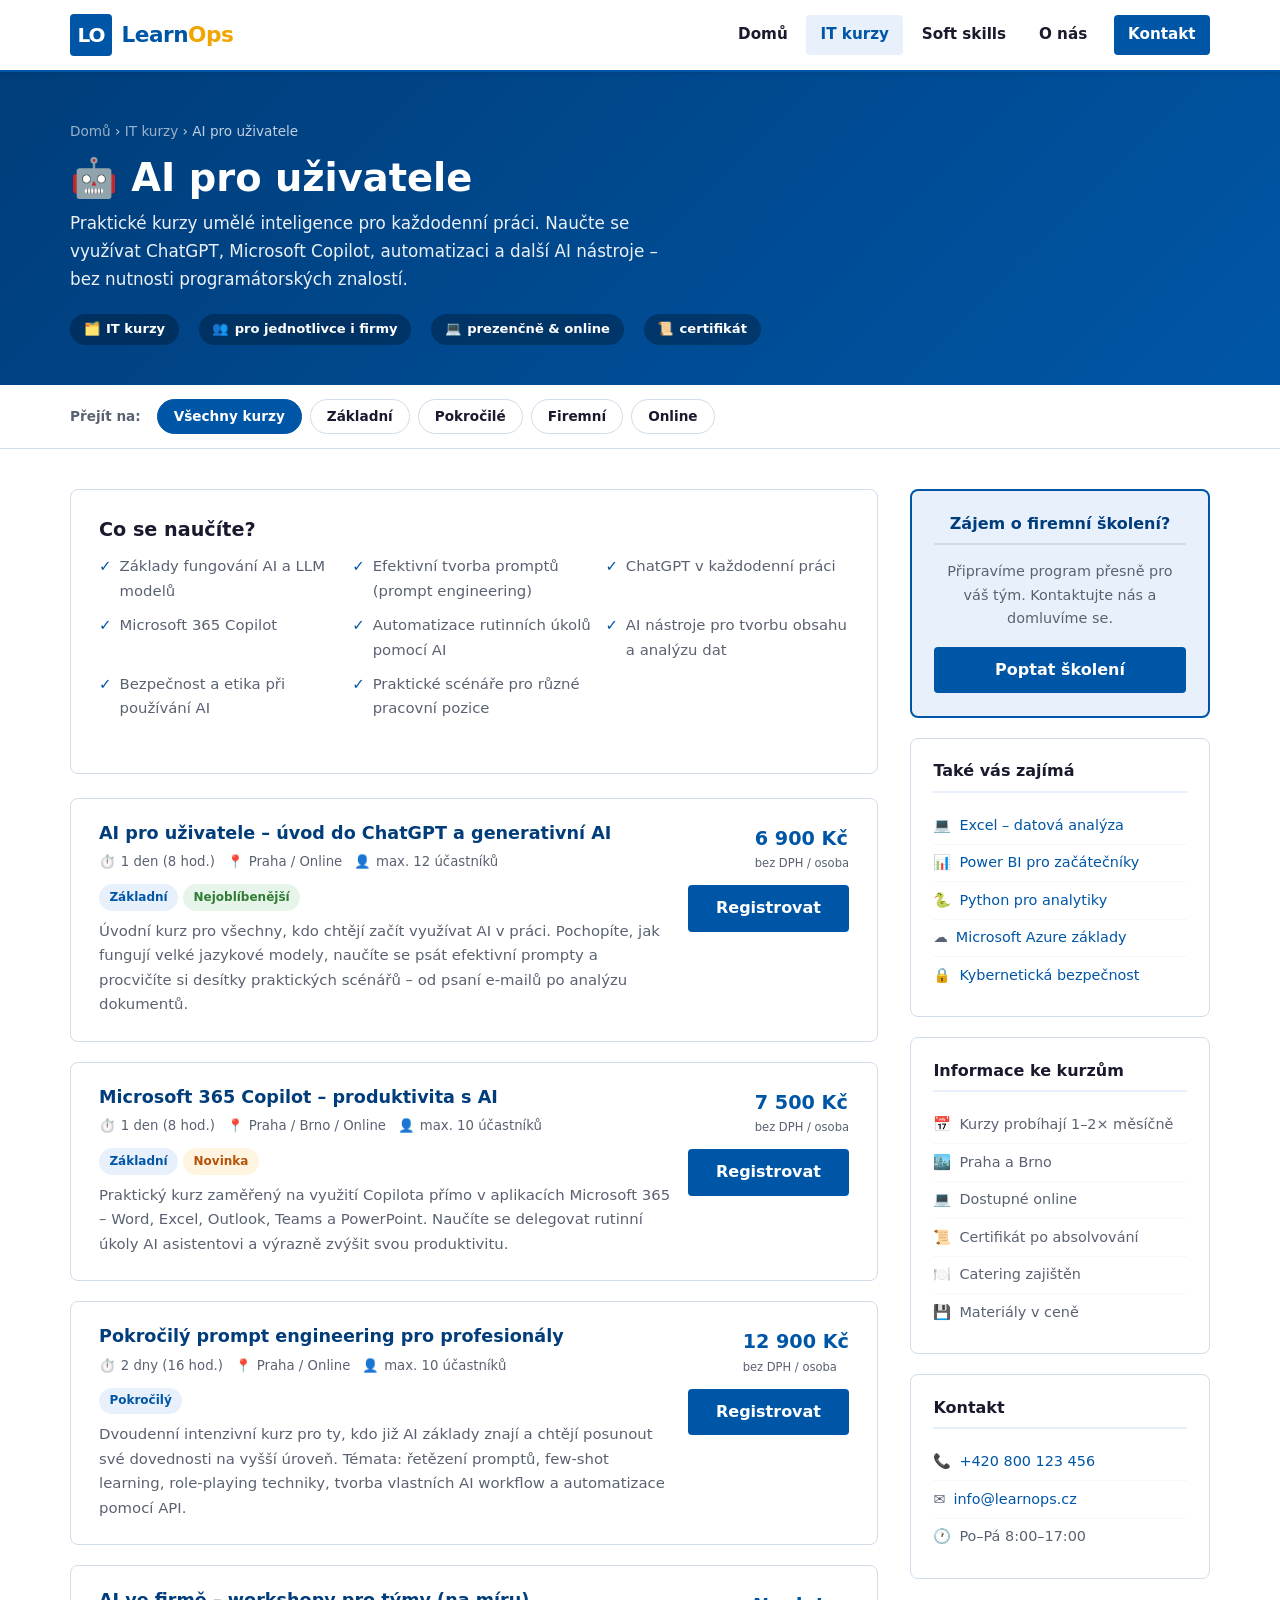
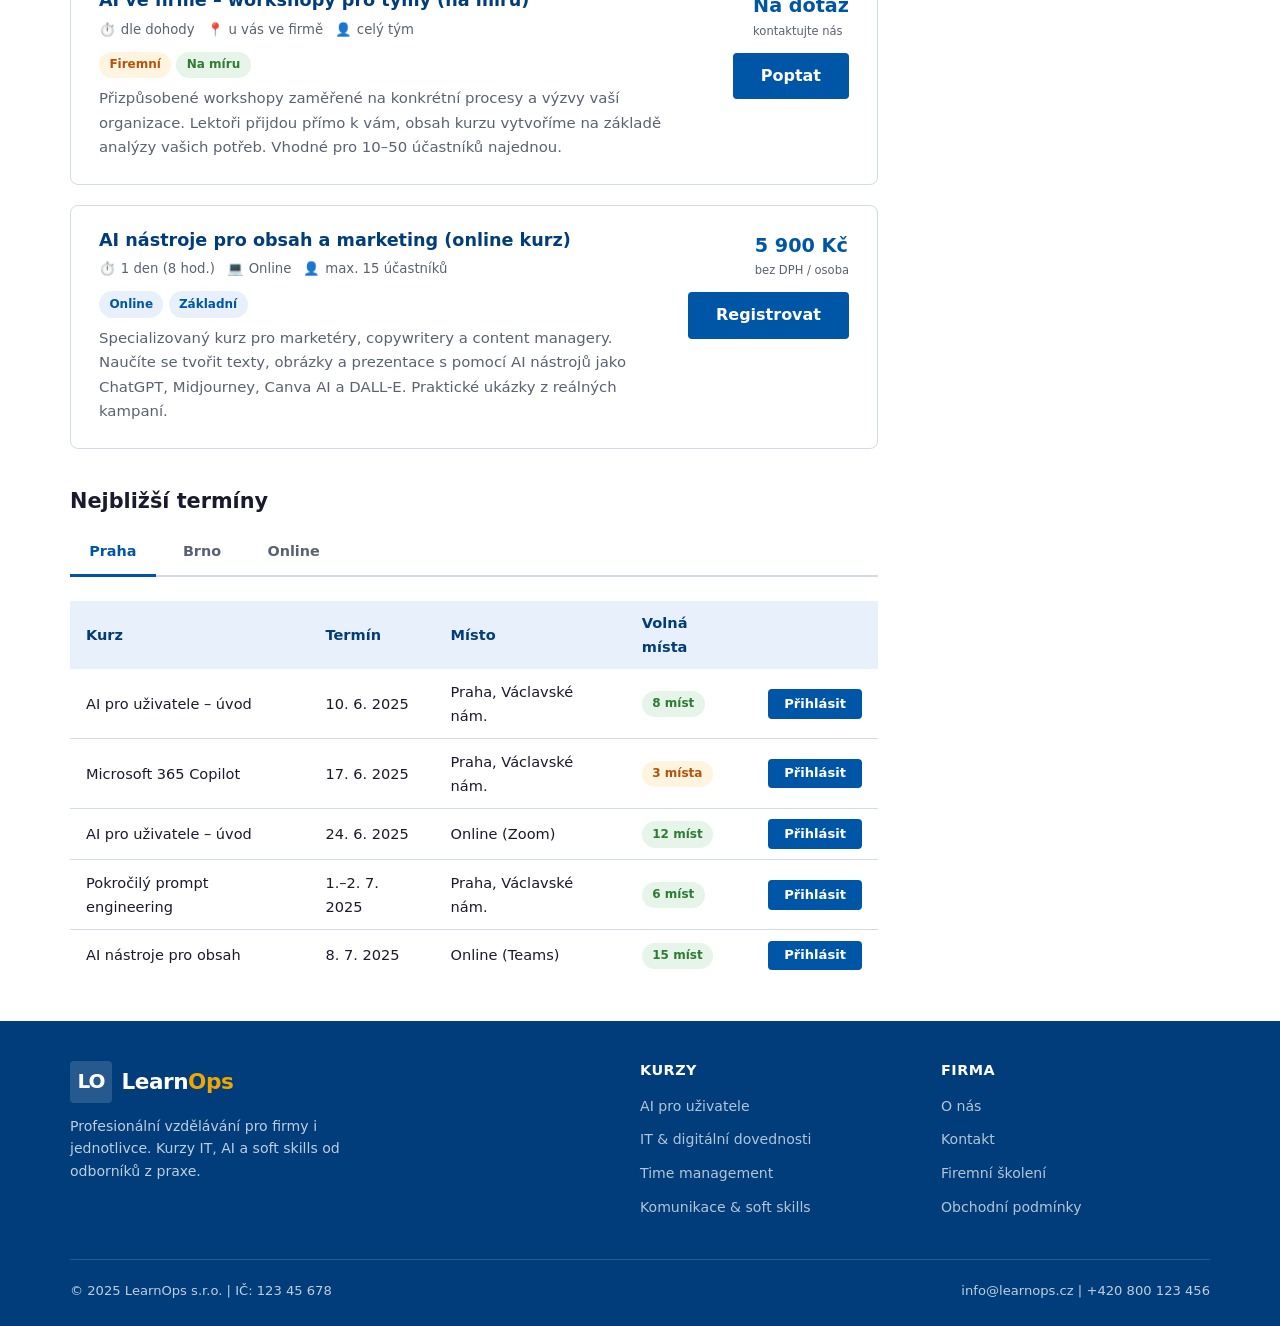
==== commit 3ecefb0d: "Phase 1: fix broken links, add favicon, add CSS-only hamburger menu - Fix sidebar links in course-1/" ====
--- a/course-1.html
+++ b/course-1.html
@@ -6,6 +6,7 @@
   <meta name="description" content="Kurzy AI pro uživatele – naučte se využívat umělou inteligenci v praxi. ChatGPT, Copilot, automatizace. LearnOps vzdělávací agentura." />
   <title>AI pro uživatele – IT kurzy | LearnOps</title>
   <link rel="stylesheet" href="styles.css" />
+  <link rel="icon" href="favicon.svg" type="image/svg+xml" />
 </head>
 <body>
 
@@ -16,6 +17,10 @@
         <div class="logo__mark">LO</div>
         <span class="logo__text">Learn<span>Ops</span></span>
       </a>
+      <input type="checkbox" id="nav-toggle" class="nav-toggle__input" />
+      <label for="nav-toggle" class="nav-toggle__label" aria-label="Navigační menu">
+        <span></span><span></span><span></span>
+      </label>
       <nav class="site-nav" aria-label="Hlavní navigace">
         <ul>
           <li><a href="index.html">Domů</a></li>
@@ -90,7 +95,7 @@
             <!-- Course 1 -->
             <article class="course-card">
               <div class="course-card__body">
-                <h3><a href="#">AI pro uživatele – úvod do ChatGPT a generativní AI</a></h3>
+                <h3>AI pro uživatele – úvod do ChatGPT a generativní AI</h3>
                 <div class="course-card__meta">
                   <span><span aria-hidden="true">⏱️</span> 1 den (8 hod.)</span>
                   <span><span aria-hidden="true">📍</span> Praha / Online</span>
@@ -118,7 +123,7 @@
             <!-- Course 2 -->
             <article class="course-card">
               <div class="course-card__body">
-                <h3><a href="#">Microsoft 365 Copilot – produktivita s AI</a></h3>
+                <h3>Microsoft 365 Copilot – produktivita s AI</h3>
                 <div class="course-card__meta">
                   <span><span aria-hidden="true">⏱️</span> 1 den (8 hod.)</span>
                   <span><span aria-hidden="true">📍</span> Praha / Brno / Online</span>
@@ -146,7 +151,7 @@
             <!-- Course 3 -->
             <article class="course-card" id="pokrocile">
               <div class="course-card__body">
-                <h3><a href="#">Pokročilý prompt engineering pro profesionály</a></h3>
+                <h3>Pokročilý prompt engineering pro profesionály</h3>
                 <div class="course-card__meta">
                   <span><span aria-hidden="true">⏱️</span> 2 dny (16 hod.)</span>
                   <span><span aria-hidden="true">📍</span> Praha / Online</span>
@@ -173,7 +178,7 @@
             <!-- Course 4 -->
             <article class="course-card" id="firemni">
               <div class="course-card__body">
-                <h3><a href="#">AI ve firmě – workshopy pro týmy (na míru)</a></h3>
+                <h3>AI ve firmě – workshopy pro týmy (na míru)</h3>
                 <div class="course-card__meta">
                   <span><span aria-hidden="true">⏱️</span> dle dohody</span>
                   <span><span aria-hidden="true">📍</span> u vás ve firmě</span>
@@ -201,7 +206,7 @@
             <!-- Course 5 -->
             <article class="course-card" id="online">
               <div class="course-card__body">
-                <h3><a href="#">AI nástroje pro obsah a marketing (online kurz)</a></h3>
+                <h3>AI nástroje pro obsah a marketing (online kurz)</h3>
                 <div class="course-card__meta">
                   <span><span aria-hidden="true">⏱️</span> 1 den (8 hod.)</span>
                   <span><span aria-hidden="true">💻</span> Online</span>
@@ -301,11 +306,11 @@
           <div class="sidebar-box">
             <h3>Také vás zajímá</h3>
             <ul>
-              <li><span aria-hidden="true">💻</span> <a href="#">Excel – datová analýza</a></li>
-              <li><span aria-hidden="true">📊</span> <a href="#">Power BI pro začátečníky</a></li>
-              <li><span aria-hidden="true">🐍</span> <a href="#">Python pro analytiky</a></li>
-              <li><span aria-hidden="true">☁️</span> <a href="#">Microsoft Azure základy</a></li>
-              <li><span aria-hidden="true">🔒</span> <a href="#">Kybernetická bezpečnost</a></li>
+              <li><span aria-hidden="true">💻</span> <a href="course-3.html">Excel – datová analýza</a></li>
+              <li><span aria-hidden="true">📊</span> <a href="course-3.html">Power BI pro začátečníky</a></li>
+              <li><span aria-hidden="true">🐍</span> <a href="course-3.html">Python pro analytiky</a></li>
+              <li><span aria-hidden="true">☁️</span> <a href="course-3.html">Microsoft Azure základy</a></li>
+              <li><span aria-hidden="true">🔒</span> <a href="course-3.html">Kybernetická bezpečnost</a></li>
             </ul>
           </div>
 
@@ -360,4 +365,19 @@
         <div class="footer-col">
           <h4>Firma</h4>
           <ul>
-            <li><a href=+            <li><a href="index.html#o-nas">O nás</a></li>
+            <li><a href="index.html#kontakt">Kontakt</a></li>
+            <li><a href="firemni-skoleni.html">Firemní školení</a></li>
+            <li><a href="obchodni-podminky.html">Obchodní podmínky</a></li>
+          </ul>
+        </div>
+      </div>
+      <div class="footer-bottom">
+        <span>© 2025 LearnOps s.r.o. | IČ: 123 45 678</span>
+        <span>info@learnops.cz | +420 800 123 456</span>
+      </div>
+    </div>
+  </footer>
+
+</body>
+</html>
--- a/styles.css
+++ b/styles.css
@@ -154,6 +154,34 @@
 }
 
 /* ============================================================
+   HAMBURGER MENU (CSS-only checkbox hack)
+   ============================================================ */
+
+.nav-toggle__input { display: none; }
+
+.nav-toggle__label {
+  display: none;
+  flex-direction: column;
+  gap: 5px;
+  cursor: pointer;
+  padding: 6px;
+  border-radius: var(--radius-sm);
+}
+
+.nav-toggle__label span {
+  display: block;
+  width: 24px;
+  height: 2px;
+  background: var(--color-text);
+  border-radius: 2px;
+  transition: all .25s;
+}
+
+.nav-toggle__input:checked ~ .nav-toggle__label span:nth-child(1) { transform: translateY(7px) rotate(45deg); }
+.nav-toggle__input:checked ~ .nav-toggle__label span:nth-child(2) { opacity: 0; }
+.nav-toggle__input:checked ~ .nav-toggle__label span:nth-child(3) { transform: translateY(-7px) rotate(-45deg); }
+
+/* ============================================================
    HERO
    ============================================================ */
 .hero {
@@ -662,14 +690,6 @@
   color: var(--color-primary-dk);
 }
 
-.course-card__body h3 a {
-  color: inherit;
-}
-
-.course-card__body h3 a:hover {
-  text-decoration: underline;
-}
-
 .course-card__meta {
   display: flex;
   flex-wrap: wrap;
@@ -904,8 +924,18 @@
 }
 
 @media (max-width: 680px) {
-  .header-inner { flex-direction: column; gap: 0.75rem; }
-  .site-nav ul   { flex-wrap: wrap; justify-content: center; }
+  .header-inner  { flex-wrap: wrap; }
+  .nav-toggle__label { display: flex; }
+  .site-nav {
+    display: none;
+    width: 100%;
+    order: 3;
+    padding-block: .5rem 1rem;
+    border-top: 1px solid var(--color-border);
+  }
+  .nav-toggle__input:checked ~ .site-nav { display: block; }
+  .site-nav ul { flex-direction: column; align-items: stretch; gap: .25rem; }
+  .site-nav a.nav-cta { margin-left: 0; margin-top: .25rem; text-align: center; }
   .hero          { padding-block: 3rem 2.5rem; }
   .btn--outline  { margin-left: 0; margin-top: 0.5rem; }
   .hero p        { margin-bottom: 1.5rem; }
@@ -913,6 +943,6 @@
   .course-card   { grid-template-columns: 1fr; }
   .course-card__aside { align-items: flex-start; }
   .stats-bar__grid { justify-content: flex-start; }
-  /* stacked header is ~118px tall at mobile */
-  .filter-bar { top: 118px; }
-}
+  /* collapsed hamburger header is ~58px tall */
+  .filter-bar { top: 58px; }
+}
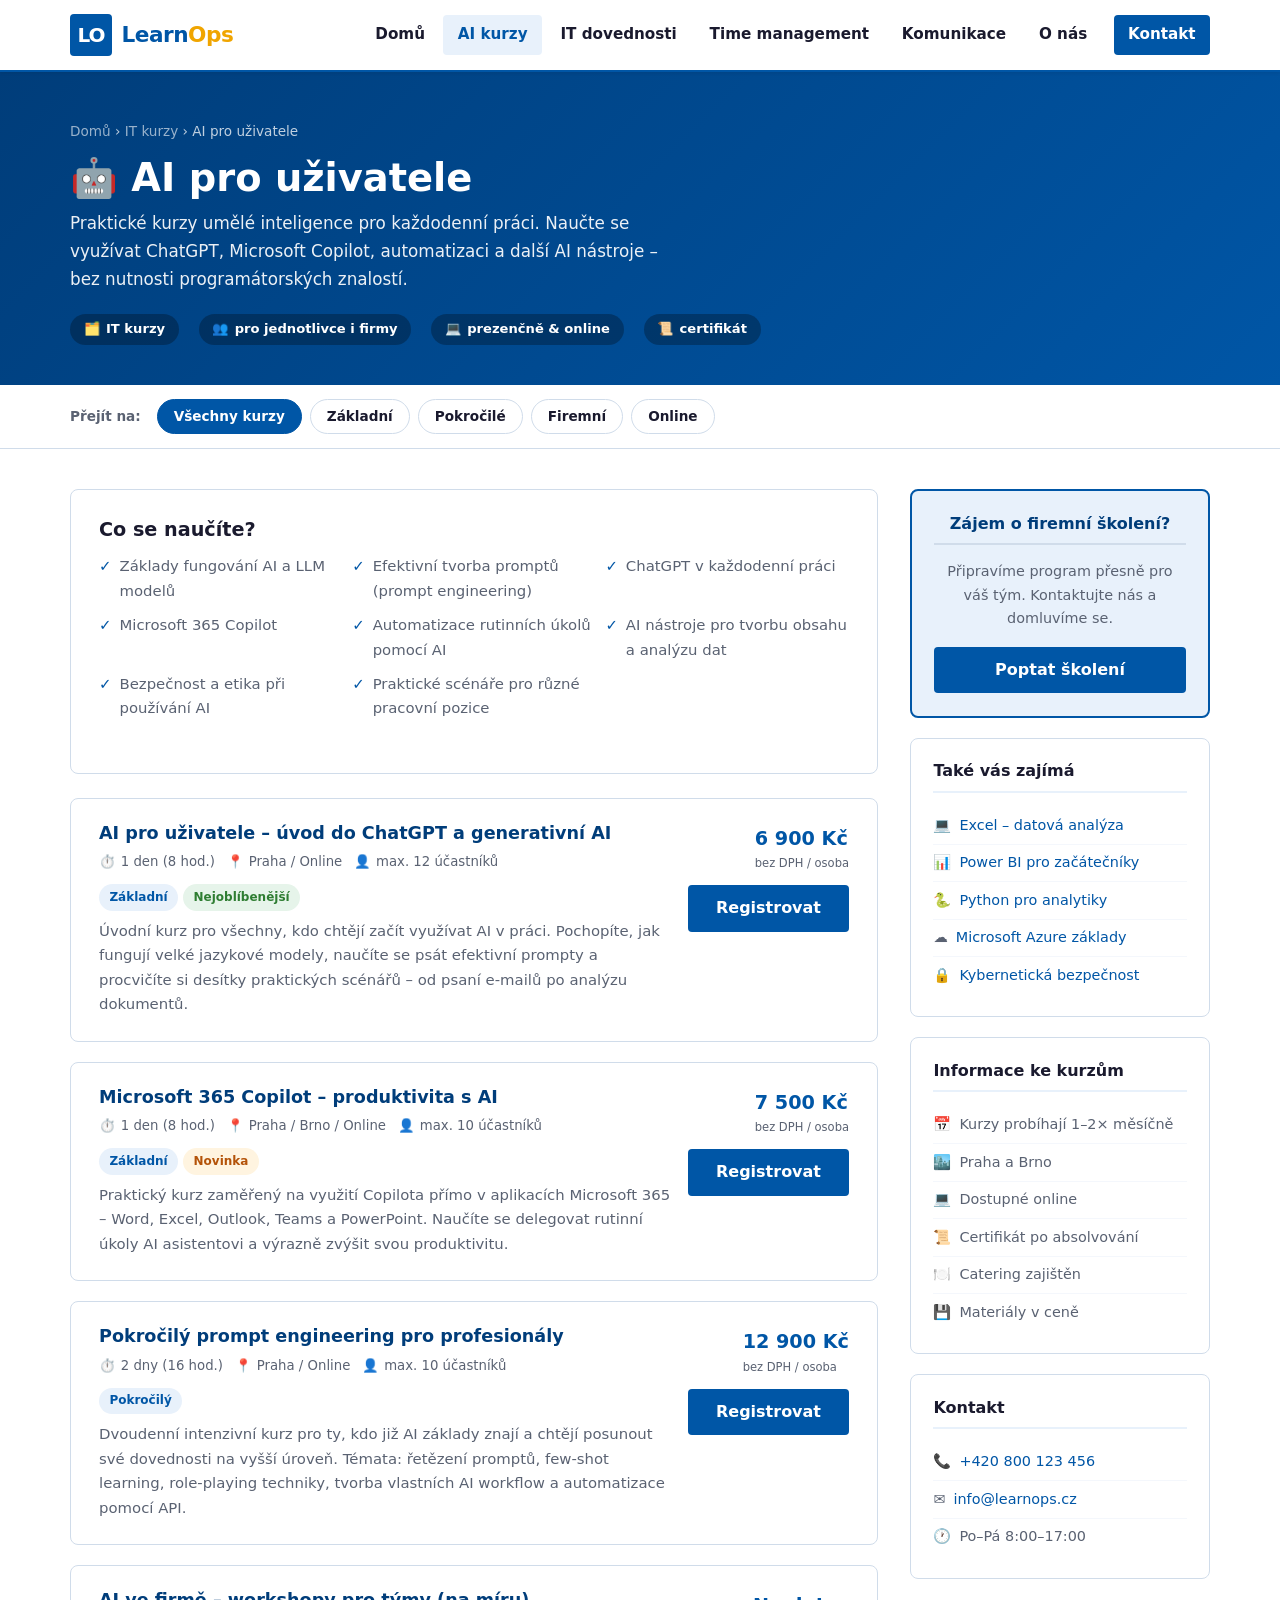
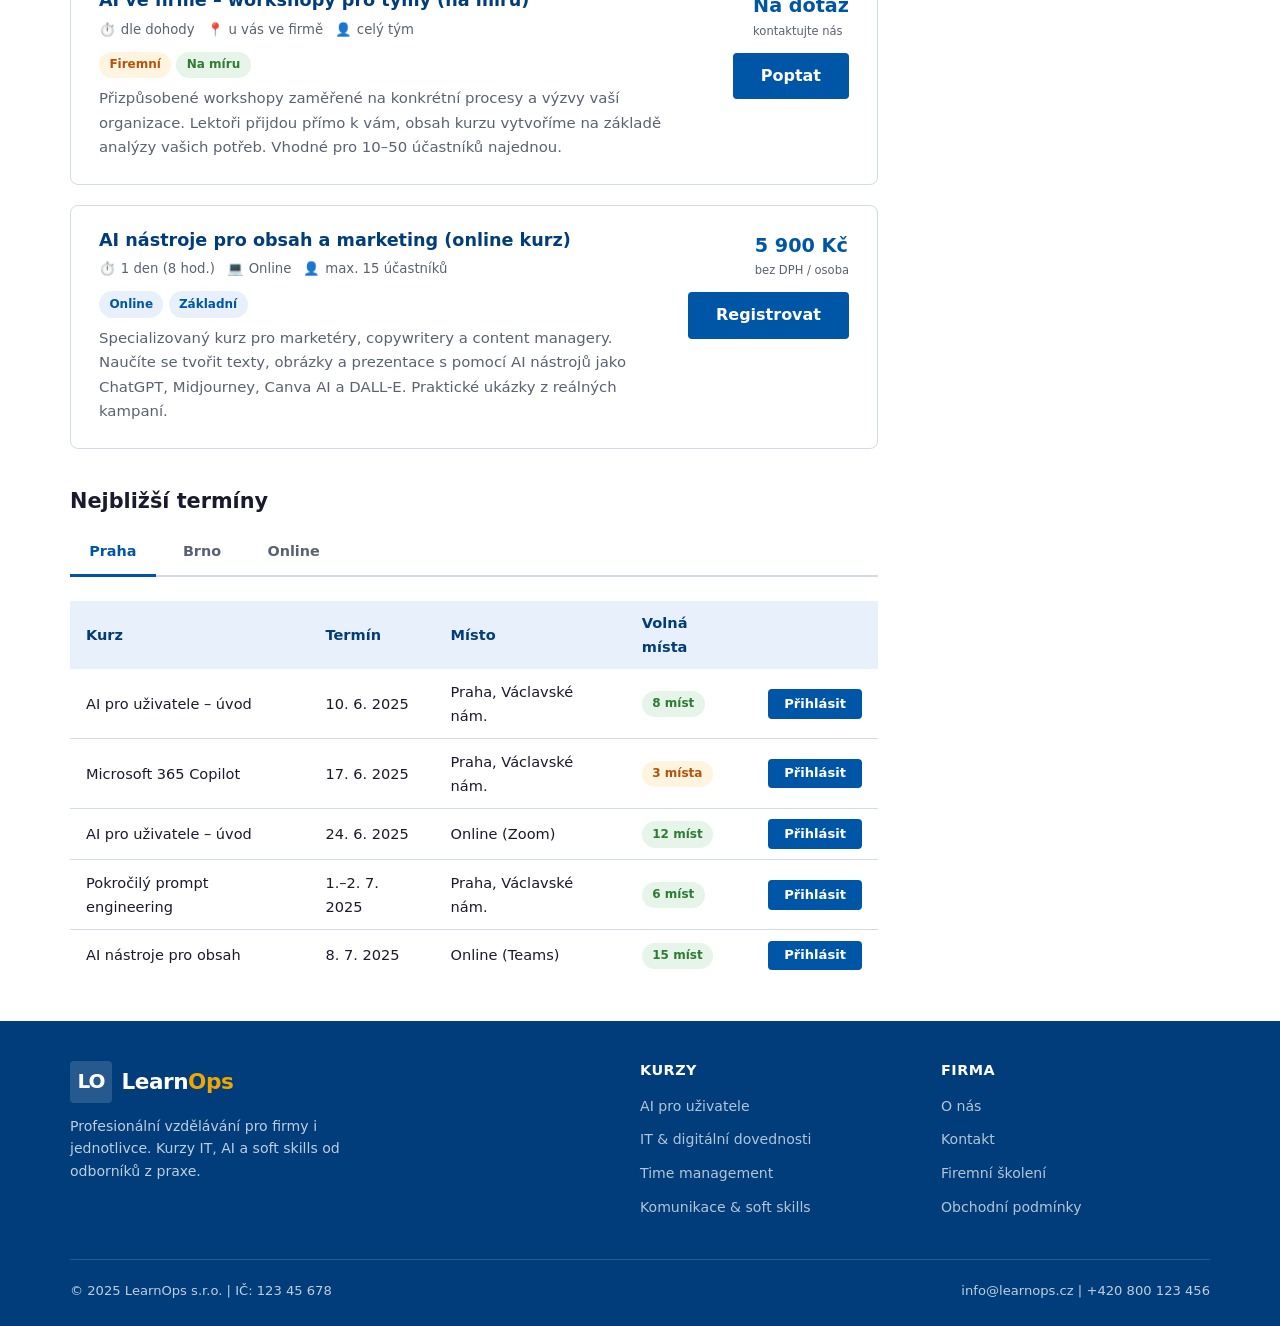
==== commit bdb2faa7: "Phase 2: add 4 new pages, update nav/footer, add process-steps & legal CSS New pages: course-3 (IT s" ====
--- a/course-1.html
+++ b/course-1.html
@@ -24,8 +24,10 @@
       <nav class="site-nav" aria-label="Hlavní navigace">
         <ul>
           <li><a href="index.html">Domů</a></li>
-          <li><a href="course-1.html" class="active">IT kurzy</a></li>
-          <li><a href="course-2.html">Soft skills</a></li>
+          <li><a href="course-1.html" class="active">AI kurzy</a></li>
+          <li><a href="course-3.html">IT dovednosti</a></li>
+          <li><a href="course-2.html">Time management</a></li>
+          <li><a href="course-4.html">Komunikace</a></li>
           <li><a href="index.html#o-nas">O nás</a></li>
           <li><a href="index.html#kontakt" class="nav-cta">Kontakt</a></li>
         </ul>
@@ -357,9 +359,9 @@
           <h4>Kurzy</h4>
           <ul>
             <li><a href="course-1.html">AI pro uživatele</a></li>
-            <li><a href="course-1.html">IT &amp; digitální dovednosti</a></li>
+            <li><a href="course-3.html">IT &amp; digitální dovednosti</a></li>
             <li><a href="course-2.html">Time management</a></li>
-            <li><a href="course-2.html">Komunikace &amp; soft skills</a></li>
+            <li><a href="course-4.html">Komunikace &amp; soft skills</a></li>
           </ul>
         </div>
         <div class="footer-col">
--- a/styles.css
+++ b/styles.css
@@ -502,6 +502,78 @@
   font-size: 1.2rem;
   flex-shrink: 0;
   margin-top: 0.1rem;
+}
+
+/* ============================================================
+   PROCESS STEPS (firemni-skoleni)
+   ============================================================ */
+
+.process-steps {
+  display: grid;
+  grid-template-columns: repeat(auto-fit, minmax(250px, 1fr));
+  gap: 1.5rem;
+  counter-reset: step-counter;
+}
+
+.process-step {
+  background: var(--color-white);
+  border: 1px solid var(--color-border);
+  border-radius: var(--radius-md);
+  padding: 1.75rem;
+  counter-increment: step-counter;
+  position: relative;
+}
+
+.process-step::before {
+  content: counter(step-counter);
+  position: absolute;
+  top: -1px;
+  left: -1px;
+  width: 36px;
+  height: 36px;
+  background: var(--color-primary);
+  color: var(--color-white);
+  font-weight: 800;
+  font-size: 1rem;
+  display: flex;
+  align-items: center;
+  justify-content: center;
+  border-radius: var(--radius-sm) 0 var(--radius-sm) 0;
+}
+
+.process-step h3 { font-size: 1rem; margin-bottom: 0.5rem; }
+.process-step p  { font-size: 0.9rem; color: var(--color-text-muted); margin: 0; }
+
+/* ============================================================
+   LEGAL CONTENT (obchodni-podminky)
+   ============================================================ */
+
+.legal-content {
+  max-width: 800px;
+  margin-inline: auto;
+}
+
+.legal-content h2 {
+  font-size: 1.2rem;
+  margin: 2rem 0 .6rem;
+  padding-bottom: .4rem;
+  border-bottom: 2px solid var(--color-primary-lt);
+  color: var(--color-primary-dk);
+}
+
+.legal-content h2:first-child { margin-top: 0; }
+
+.legal-content p,
+.legal-content li {
+  color: var(--color-text-muted);
+  font-size: .95rem;
+  margin-bottom: .75rem;
+}
+
+.legal-content ol,
+.legal-content ul {
+  padding-left: 1.5rem;
+  margin-bottom: .75rem;
 }
 
 /* ============================================================
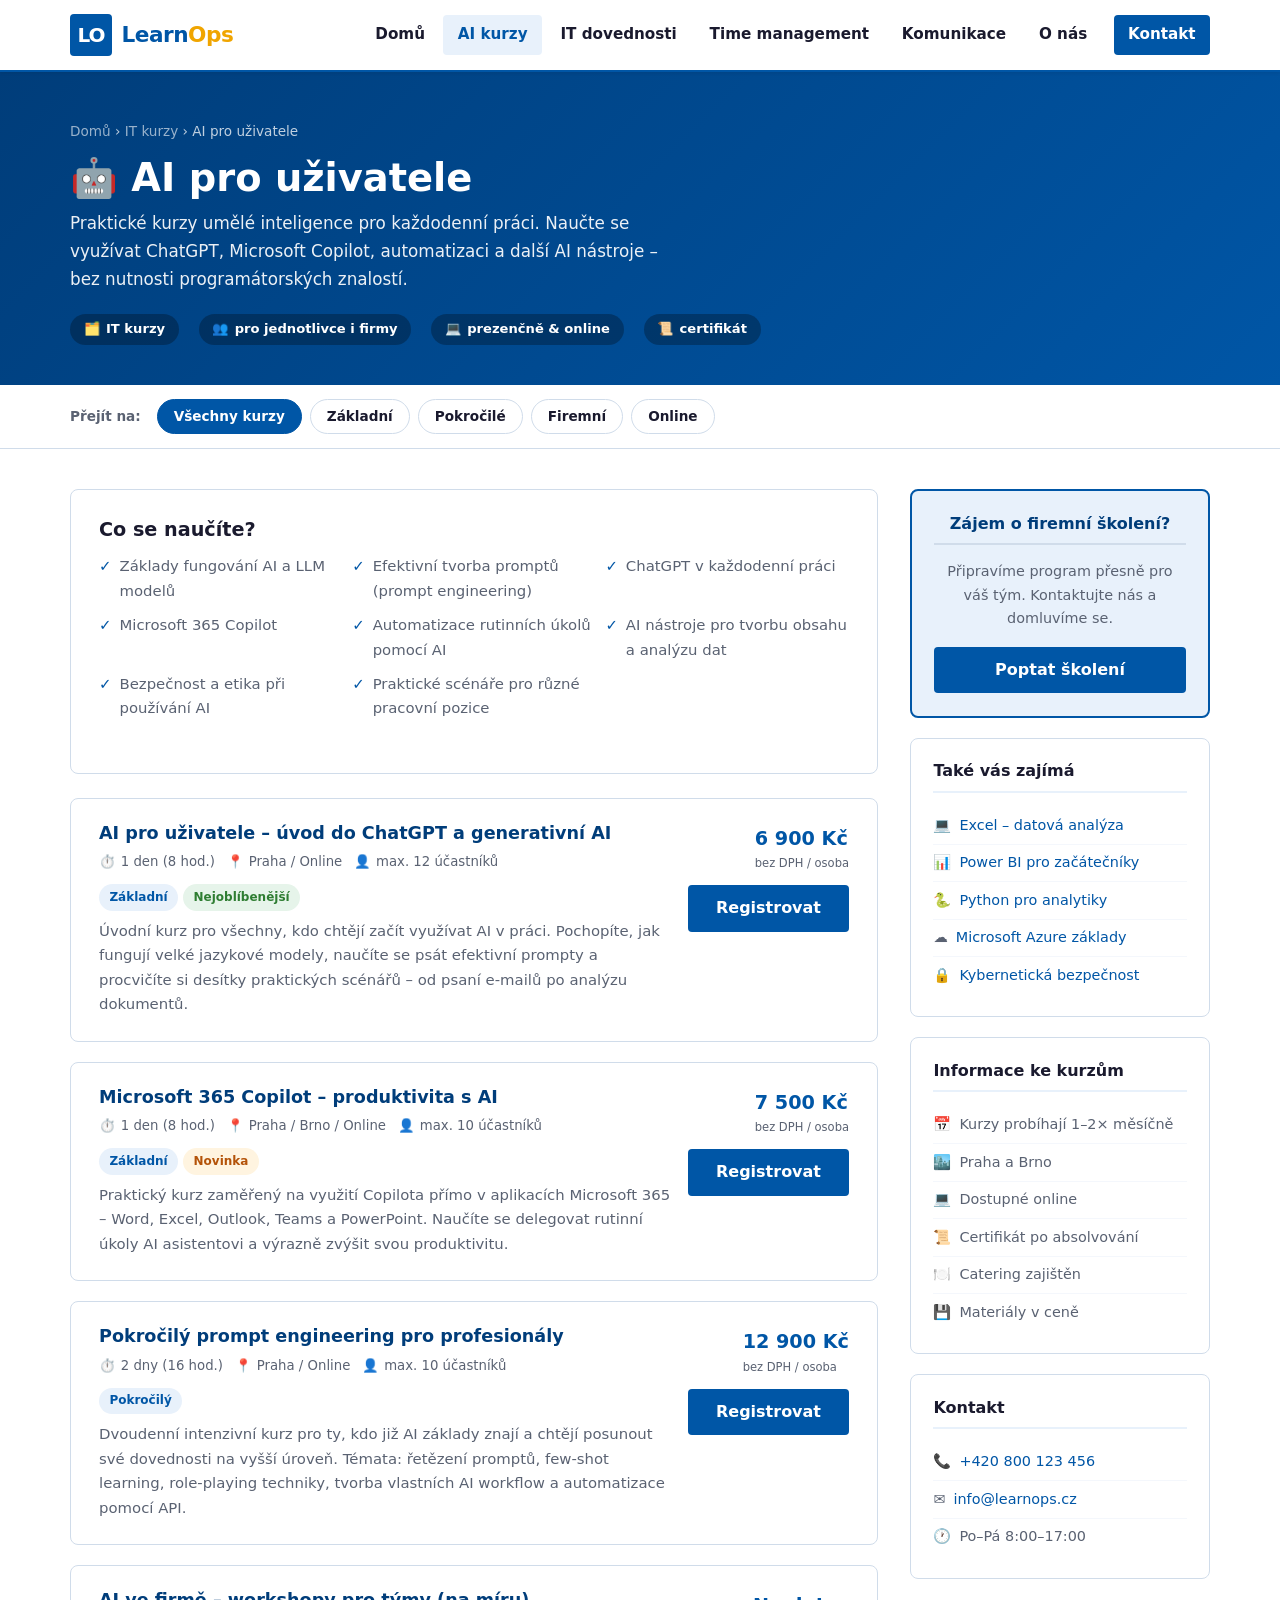
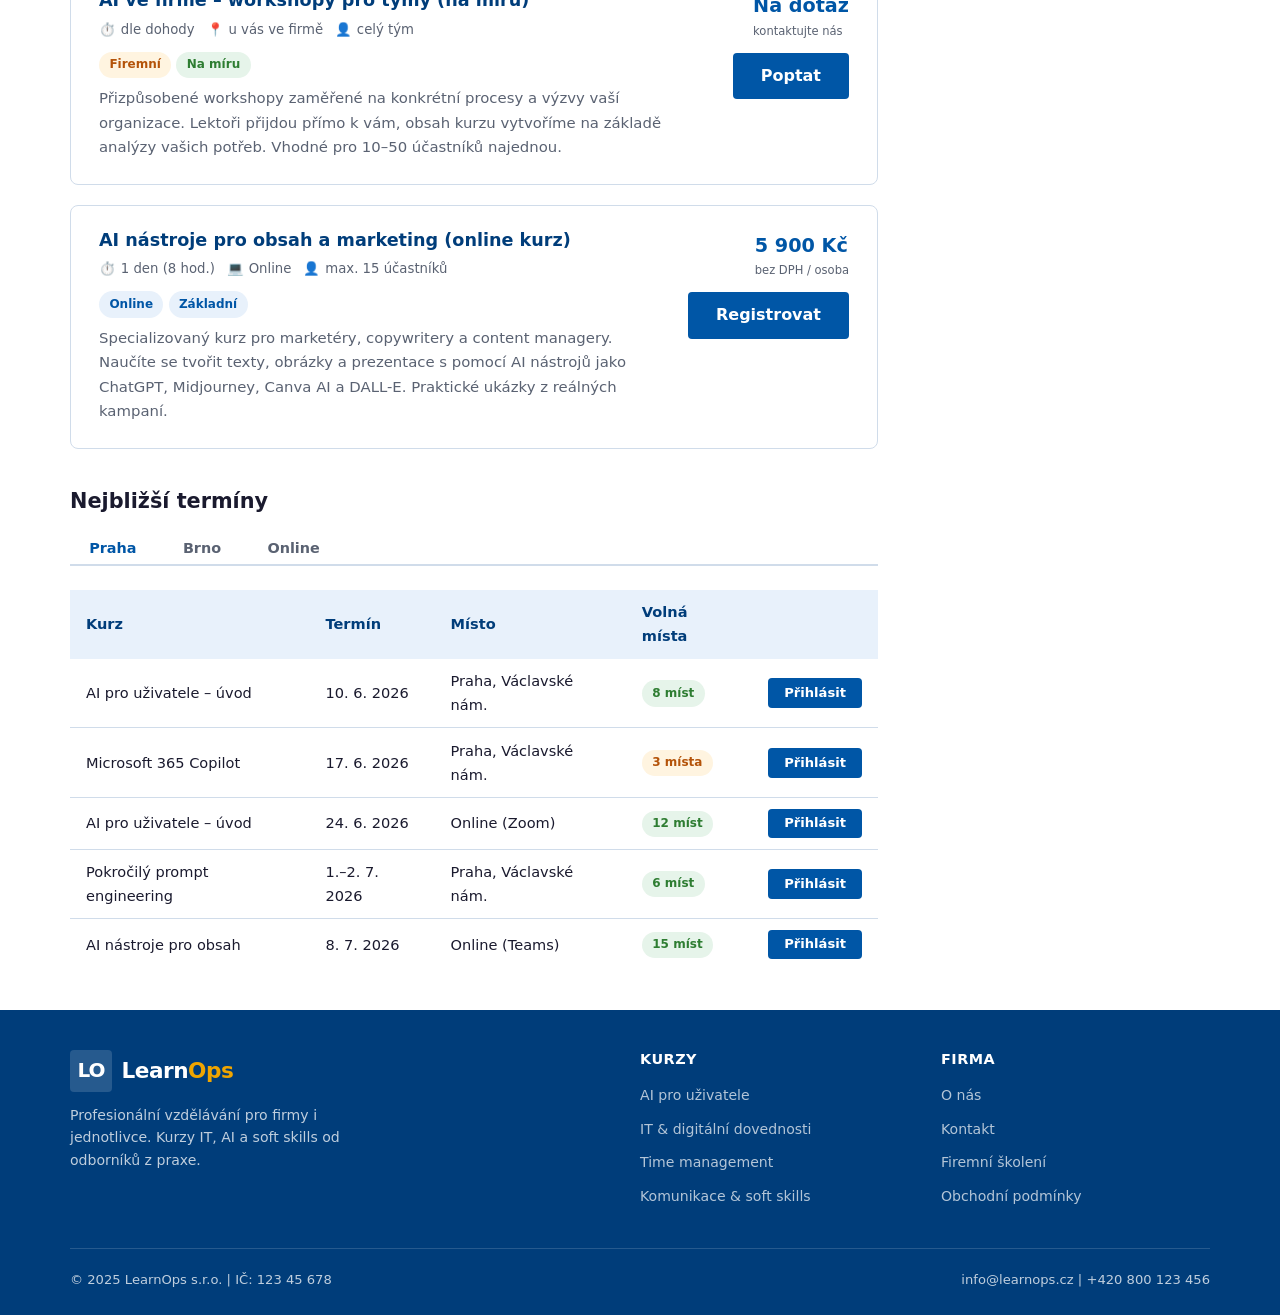
==== commit 3aafe61b: "Phase 3: OG meta tags, back-to-top button, functional date tabs, sitemap - Add Open Graph meta tags " ====
--- a/course-1.html
+++ b/course-1.html
@@ -4,6 +4,12 @@
   <meta charset="UTF-8" />
   <meta name="viewport" content="width=device-width, initial-scale=1.0" />
   <meta name="description" content="Kurzy AI pro uživatele – naučte se využívat umělou inteligenci v praxi. ChatGPT, Copilot, automatizace. LearnOps vzdělávací agentura." />
+  <meta property="og:type" content="website" />
+  <meta property="og:url" content="https://vejborny.github.io/LearnOps/course-1.html" />
+  <meta property="og:title" content="AI pro uživatele – IT kurzy | LearnOps" />
+  <meta property="og:description" content="Praktické kurzy AI pro každodenní práci. ChatGPT, Copilot, automatizace. LearnOps vzdělávací agentura." />
+  <meta property="og:locale" content="cs_CZ" />
+  <meta name="twitter:card" content="summary" />
   <title>AI pro uživatele – IT kurzy | LearnOps</title>
   <link rel="stylesheet" href="styles.css" />
   <link rel="icon" href="favicon.svg" type="image/svg+xml" />
@@ -239,9 +245,9 @@
           <section style="margin-top: 2.5rem;">
             <h2 style="font-size:1.3rem; margin-bottom:1rem;">Nejbližší termíny</h2>
             <div class="detail-tabs">
-              <div class="detail-tab active">Praha</div>
-              <div class="detail-tab">Brno</div>
-              <div class="detail-tab">Online</div>
+              <button class="detail-tab active" data-tab="Praha">Praha</button>
+              <button class="detail-tab" data-tab="Brno">Brno</button>
+              <button class="detail-tab" data-tab="Online">Online</button>
             </div>
             <table class="dates-table">
               <caption class="sr-only">Nejbližší termíny kurzů AI pro uživatele</caption>
@@ -255,37 +261,37 @@
                 </tr>
               </thead>
               <tbody>
-                <tr>
+                <tr data-location="Praha">
                   <td>AI pro uživatele – úvod</td>
-                  <td>10. 6. 2025</td>
+                  <td>10. 6. 2026</td>
                   <td>Praha, Václavské nám.</td>
                   <td><span class="tag tag--green">8 míst</span></td>
                   <td><a href="index.html#kontakt" class="btn btn--blue btn--sm">Přihlásit</a></td>
                 </tr>
-                <tr>
+                <tr data-location="Praha">
                   <td>Microsoft 365 Copilot</td>
-                  <td>17. 6. 2025</td>
+                  <td>17. 6. 2026</td>
                   <td>Praha, Václavské nám.</td>
                   <td><span class="tag tag--orange">3 místa</span></td>
                   <td><a href="index.html#kontakt" class="btn btn--blue btn--sm">Přihlásit</a></td>
                 </tr>
-                <tr>
+                <tr data-location="Online">
                   <td>AI pro uživatele – úvod</td>
-                  <td>24. 6. 2025</td>
+                  <td>24. 6. 2026</td>
                   <td>Online (Zoom)</td>
                   <td><span class="tag tag--green">12 míst</span></td>
                   <td><a href="index.html#kontakt" class="btn btn--blue btn--sm">Přihlásit</a></td>
                 </tr>
-                <tr>
+                <tr data-location="Praha">
                   <td>Pokročilý prompt engineering</td>
-                  <td>1.–2. 7. 2025</td>
+                  <td>1.–2. 7. 2026</td>
                   <td>Praha, Václavské nám.</td>
                   <td><span class="tag tag--green">6 míst</span></td>
                   <td><a href="index.html#kontakt" class="btn btn--blue btn--sm">Přihlásit</a></td>
                 </tr>
-                <tr>
+                <tr data-location="Online">
                   <td>AI nástroje pro obsah</td>
-                  <td>8. 7. 2025</td>
+                  <td>8. 7. 2026</td>
                   <td>Online (Teams)</td>
                   <td><span class="tag tag--green">15 míst</span></td>
                   <td><a href="index.html#kontakt" class="btn btn--blue btn--sm">Přihlásit</a></td>
@@ -381,5 +387,23 @@
     </div>
   </footer>
 
+  <a href="#" class="back-to-top" id="back-to-top" aria-label="Zpět nahoru">↑</a>
+  <script>
+    (function(){
+      var btn=document.getElementById('back-to-top');
+      window.addEventListener('scroll',function(){ btn.classList.toggle('visible',scrollY>400); },{passive:true});
+      document.querySelectorAll('.detail-tabs').forEach(function(tabs){
+        tabs.addEventListener('click',function(e){
+          var btn=e.target.closest('.detail-tab'); if(!btn) return;
+          tabs.querySelectorAll('.detail-tab').forEach(function(t){t.classList.remove('active');});
+          btn.classList.add('active');
+          var loc=btn.dataset.tab;
+          tabs.nextElementSibling.querySelectorAll('tbody tr').forEach(function(r){
+            r.style.display=r.dataset.location===loc?'':'none';
+          });
+        });
+      });
+    })();
+  </script>
 </body>
 </html>
--- a/styles.css
+++ b/styles.css
@@ -898,7 +898,15 @@
   color: var(--color-text-muted);
   border-bottom: 3px solid transparent;
   margin-bottom: -2px;
-  cursor: default;
+  cursor: pointer;
+  background: none;
+  border: none;
+  font-family: inherit;
+}
+
+.detail-tab:focus-visible {
+  outline: 2px solid var(--color-primary);
+  outline-offset: 2px;
 }
 
 .detail-tab.active {
@@ -983,6 +991,43 @@
 /* Footer logo mark ghost variant */
 .site-footer .logo__mark {
   background: rgba(255,255,255,.15);
+}
+
+/* ============================================================
+   BACK TO TOP
+   ============================================================ */
+
+.back-to-top {
+  position: fixed;
+  bottom: 2rem;
+  right: 2rem;
+  width: 44px;
+  height: 44px;
+  background: var(--color-primary);
+  color: var(--color-white);
+  border-radius: 50%;
+  display: flex;
+  align-items: center;
+  justify-content: center;
+  font-size: 1.2rem;
+  font-weight: 700;
+  text-decoration: none;
+  opacity: 0;
+  pointer-events: none;
+  transition: opacity .25s;
+  box-shadow: var(--shadow-md);
+  z-index: 200;
+}
+
+.back-to-top.visible {
+  opacity: 1;
+  pointer-events: auto;
+}
+
+.back-to-top:hover {
+  background: var(--color-primary-dk);
+  color: var(--color-white);
+  text-decoration: none;
 }
 
 /* ============================================================
